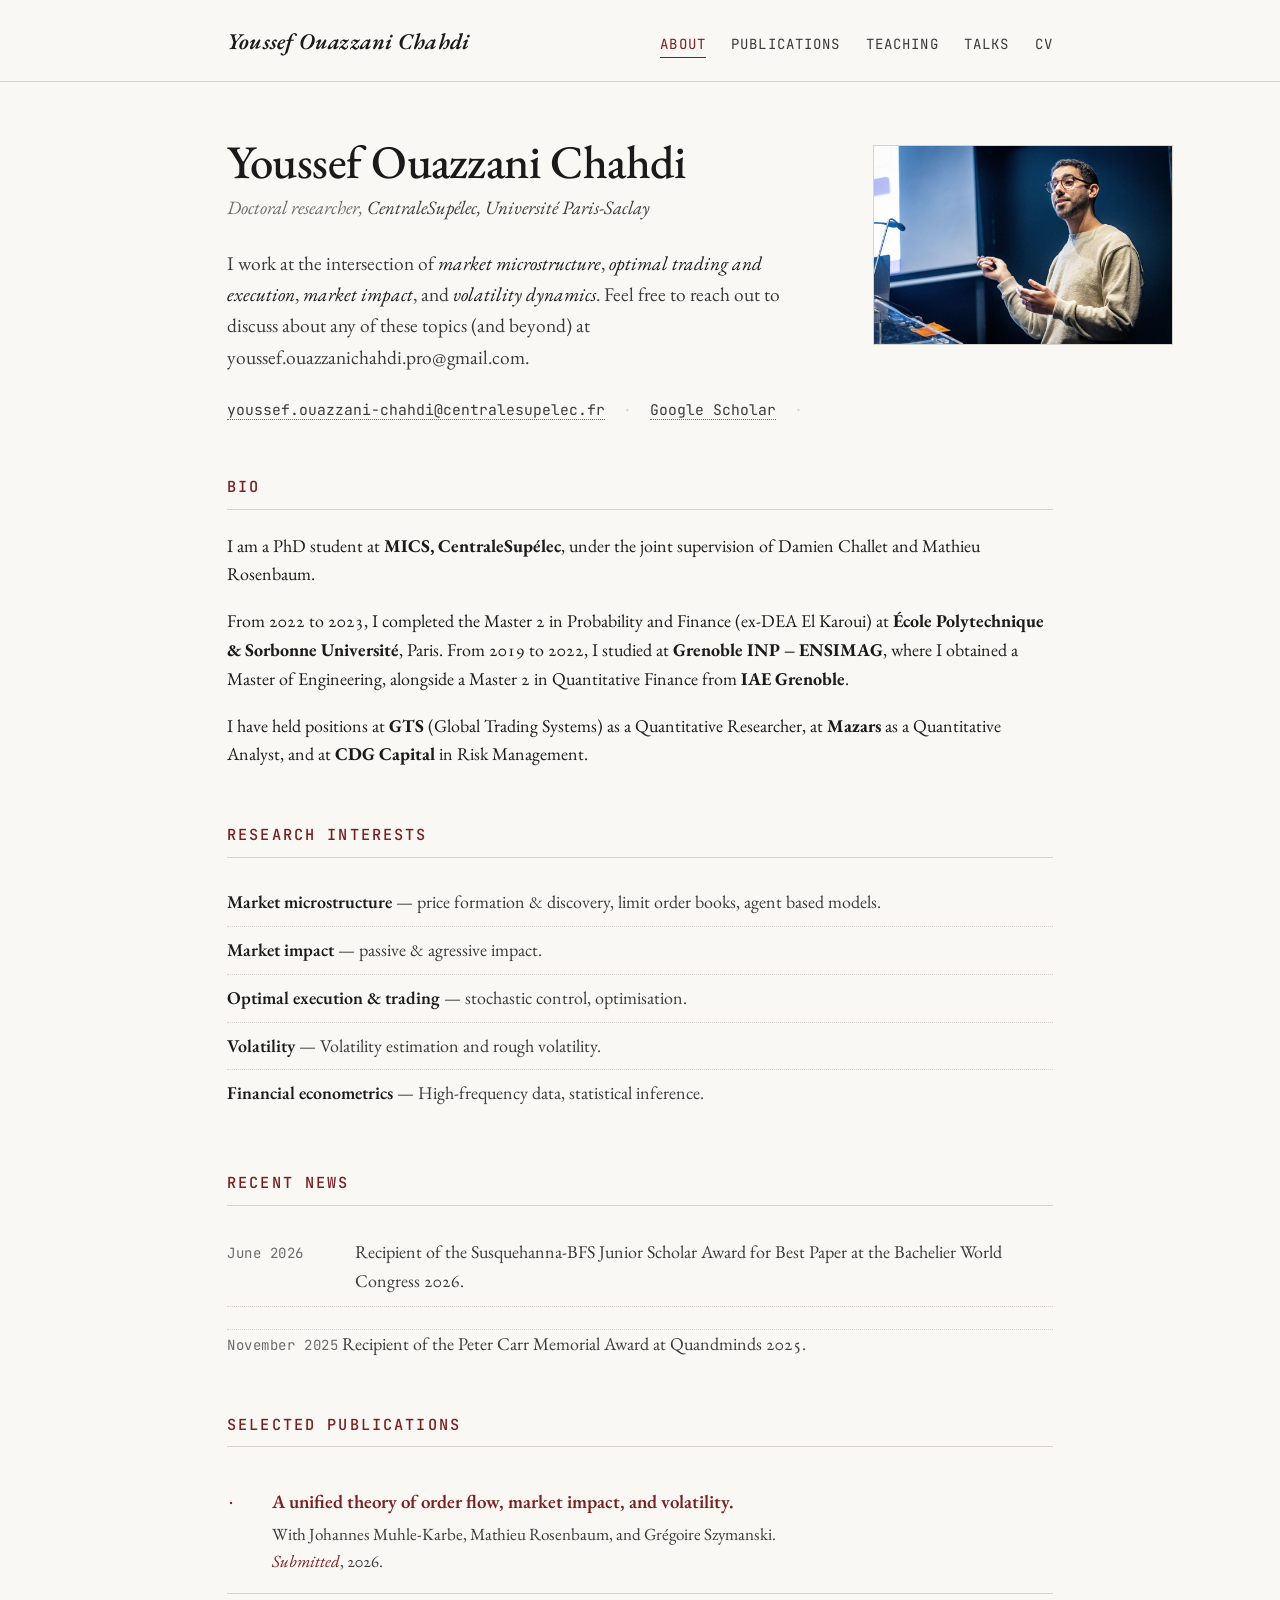
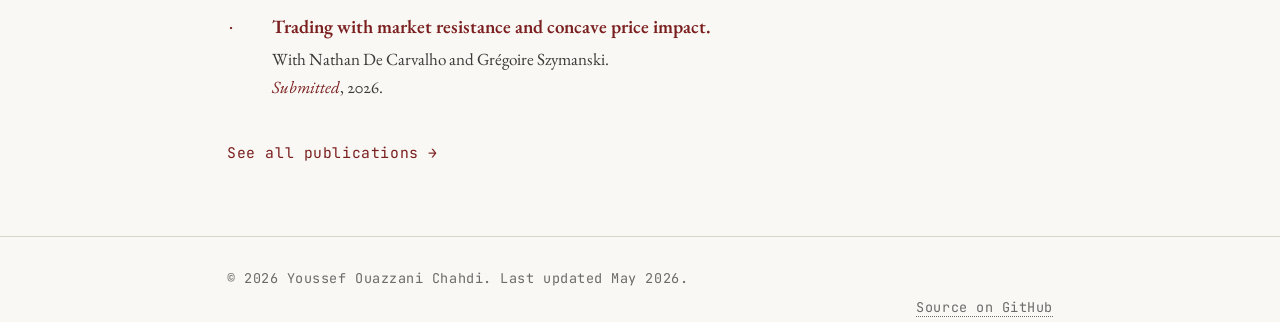
==== index.html @ 06f63e4b "Update index.html" ====
<!DOCTYPE html>
<html lang="en">
<head>
<meta charset="UTF-8">
<meta name="viewport" content="width=device-width, initial-scale=1.0">
<title>Youssef Ouazzani Chahdi</title>
<meta name="description" content="Researcher in market microstructure, market impact, optimal trading, and volatility dynamics.">
<link rel="preconnect" href="https://fonts.googleapis.com">
<link rel="preconnect" href="https://fonts.gstatic.com" crossorigin>
<link href="https://fonts.googleapis.com/css2?family=EB+Garamond:ital,wght@0,400;0,500;0,600;1,400&family=JetBrains+Mono:wght@400;500&display=swap" rel="stylesheet">
<link rel="stylesheet" href="assets/style.css">
</head>
<body>

<header class="site-header">
  <div class="container">
    <div class="header-inner">
      <a href="index.html" class="brand">Youssef Ouazzani Chahdi</a>
      <nav>
        <a href="index.html" class="active">About</a>
        <a href="publications.html">Publications</a>
        <a href="teaching.html">Teaching</a>
        <a href="talks.html">Talks</a>
        <a href="papers/cv.pdf">CV</a>
      </nav>
    </div>
  </div>
</header>

<main class="container">

  <section class="hero">
    <div class="hero-grid">
      <div class="hero-text">
        <h1>Youssef Ouazzani Chahdi</h1>
        <p class="affiliation">Doctoral researcher, <span class="inst">CentraleSupélec, Université Paris-Saclay</span></p>
        <p class="lede">
          I work at the intersection of <em>market microstructure</em>, <em>optimal trading and execution</em>, <em>market impact</em>, 
          and <em>volatility dynamics</em>. Feel free to reach out to discuss about any of these topics (and beyond) at youssef.ouazzanichahdi.pro@gmail.com.
        </p>
        <!--
        <p class="lede">
          Starting <span class="hl">[Month Year]</span>, I will be a postdoctoral researcher at
          <span class="hl">[Institution]</span>.
        </p>
        -->
        <div class="contact-row">
          <a href="mailto:youssef.ouazzani-chahdi@centralesupelec.fr">youssef.ouazzani-chahdi@centralesupelec.fr</a>
          <span class="sep">·</span>
          <a href="https://scholar.google.com/citations?hl=fr&user=l_xGwmsAAAAJ" target="_blank" rel="noopener">Google Scholar</a>
          <span class="sep">·</span>
          <!--
          <a href="https://github.com/" target="_blank" rel="noopener">GitHub</a>
          -->
        </div>
      </div>
      <div class="hero-photo">
        <div class="photo-frame">
          <img src="assets/photo.jpg" alt="Portrait" onerror="this.style.display='none';this.parentElement.classList.add('no-photo');">
          <span class="photo-placeholder">Photo</span>
        </div>
      </div>
    </div>
  </section>


<section class="block">
  <h2>Bio</h2>
  <p>
    I am a PhD student at <strong>MICS, CentraleSupélec</strong>, under the joint
    supervision of Damien Challet and Mathieu Rosenbaum.
  </p>
  <p>
    From 2022 to 2023, I completed the Master 2 in Probability and Finance (ex-DEA El Karoui) at <strong>École Polytechnique &amp; Sorbonne Université</strong>,
    Paris. From 2019 to 2022, I studied at <strong>Grenoble INP – ENSIMAG</strong>,
    where I obtained a Master of Engineering, alongside a Master 2 in Quantitative Finance
    from <strong>IAE Grenoble</strong>.
  </p>
  <p>
    I have held positions at <strong>GTS</strong> (Global Trading Systems) as a
    Quantitative Researcher, at <strong>Mazars</strong> as a Quantitative Analyst,
    and at <strong>CDG Capital</strong> in Risk Management.
  </p>
</section>

  
  <section class="block">
    <h2>Research interests</h2>
    <ul class="interests">
      <li><strong>Market microstructure</strong> — price formation & discovery, limit order books, agent based models.</li>
      <li><strong>Market impact</strong> — passive & agressive impact.</li>
      <li><strong>Optimal execution &amp; trading</strong> — stochastic control, optimisation.</li>
      <li><strong>Volatility</strong> — Volatility estimation and rough volatility.</li>
      <li><strong>Financial econometrics</strong> — High-frequency data, statistical inference.</li>
    </ul>
  </section>

  <section class="block">
    <h2>Recent news</h2>
    <ul class="news">
      <li>
        <span class="news-date">June 2026</span>
        <span class="news-text">Recipient of the Susquehanna-BFS Junior Scholar Award for Best Paper at the Bachelier World Congress 2026.</span>
      <li>
      </li>
        <span class="news-date">November 2025</span>
        <span class="news-text">Recipient of the Peter Carr Memorial Award at Quandminds 2025.</span>
      </li>
    </ul>
  </section>

  <section class="block selected-pubs">
    <h2>Selected publications</h2>
    <ol class="pub-list">
      <li>
  <span class="pub-title">
    <a href="https://arxiv.org/abs/2601.23172">A unified theory of order flow, market impact, and volatility.</a>
  </span>
  <span class="pub-authors">With Johannes Muhle-Karbe, Mathieu Rosenbaum, and Grégoire Szymanski.</span>
  <span class="pub-venue"><em>Submitted</em>, 2026.</span>
</li>
      <li>
  <span class="pub-title">
    <a href="https://arxiv.org/pdf/2601.03215">Trading with market resistance and concave price impact.</a>
  </span>
  <span class="pub-authors">With Nathan De Carvalho and Grégoire Szymanski.</span>
  <span class="pub-venue"><em>Submitted</em>, 2026.</span>
</li>
    </ol>
    <p class="see-all"><a href="publications.html">See all publications →</a></p>
  </section>

</main>

<footer class="site-footer">
  <div class="container">
    <p>© 2026 Youssef Ouazzani Chahdi. Last updated May 2026.</p>
    <p class="src"><a href="https://github.com/yourusername/yourusername.github.io">Source on GitHub</a></p>
  </div>
</footer>

</body>
</html>
---- assets/style.css ----
/* ============================================================
   Academic site — clean, scholarly, restrained
   Palette: ivory paper, deep ink, oxblood accent
   ============================================================ */

:root {
  --ink: #1a1a1a;
  --ink-soft: #3a3a3a;
  --muted: #6b6b6b;
  --rule: #d8d4cc;
  --paper: #faf8f4;
  --paper-warm: #f3efe6;
  --accent: #7a1f1f;      /* oxblood */
  --accent-soft: #a04444;
  --serif: "EB Garamond", "Garamond", "Times New Roman", serif;
  --mono: "JetBrains Mono", ui-monospace, "SF Mono", Menlo, monospace;
  --max-w: 880px;
}

* { box-sizing: border-box; }

html { font-size: 18px; }

body {
  margin: 0;
  background: var(--paper);
  color: var(--ink);
  font-family: var(--serif);
  font-feature-settings: "kern" 1, "liga" 1, "onum" 1;
  line-height: 1.6;
  -webkit-font-smoothing: antialiased;
}

a {
  color: var(--accent);
  text-decoration: none;
  border-bottom: 1px solid transparent;
  transition: border-color 120ms ease, color 120ms ease;
}
a:hover { border-bottom-color: var(--accent); }

.container {
  max-width: var(--max-w);
  margin: 0 auto;
  padding: 0 1.5rem;
}

/* ---------- header ---------- */
.site-header {
  border-bottom: 1px solid var(--rule);
  background: var(--paper);
  padding: 1.25rem 0;
  margin-bottom: 3rem;
}
.header-inner {
  display: flex;
  justify-content: space-between;
  align-items: baseline;
  flex-wrap: wrap;
  gap: 1rem;
}
.brand {
  font-family: var(--serif);
  font-size: 1.25rem;
  font-weight: 600;
  font-style: italic;
  color: var(--ink);
  border-bottom: none;
  letter-spacing: 0.01em;
}
.brand:hover { color: var(--accent); }
nav {
  display: flex;
  gap: 1.4rem;
  font-family: var(--mono);
  font-size: 0.78rem;
  text-transform: uppercase;
  letter-spacing: 0.08em;
}
nav a {
  color: var(--ink-soft);
  border-bottom: none;
  padding-bottom: 2px;
}
nav a:hover, nav a.active {
  color: var(--accent);
  border-bottom: 1px solid var(--accent);
}

/* ---------- hero ---------- */
.hero { margin-bottom: 3rem; }
.hero-grid {
  display: grid;
  grid-template-columns: 1fr 180px;
  gap: 2.5rem;
  align-items: start;
}
.hero h1 {
  font-size: 2.6rem;
  font-weight: 500;
  margin: 0 0 0.3rem;
  letter-spacing: -0.01em;
  line-height: 1.1;
}
.affiliation {
  font-style: italic;
  color: var(--muted);
  margin: 0 0 1.4rem;
  font-size: 1.05rem;
}
.affiliation .inst { color: var(--ink-soft); }
.lede {
  font-size: 1.08rem;
  color: var(--ink-soft);
  margin: 0 0 1rem;
}
.lede em {
  color: var(--ink);
  font-style: italic;
}
.hl {
  background: linear-gradient(transparent 65%, rgba(122, 31, 31, 0.12) 65%);
  padding: 0 2px;
}
.contact-row {
  margin-top: 1.4rem;
  font-family: var(--mono);
  font-size: 0.82rem;
  color: var(--muted);
}
.contact-row a { color: var(--ink-soft); border-bottom: 1px dotted var(--muted); }
.contact-row a:hover { color: var(--accent); border-bottom-color: var(--accent); }
.sep { margin: 0 0.5rem; color: var(--rule); }

/* photo */
.hero-photo { padding-top: 0.5rem; }
.photo-frame {
  width: 300px;
  height: 200px;
  background: var(--paper-warm);
  border: 1px solid var(--rule);
  position: relative;
  overflow: hidden;
}
.photo-frame img {
  width: 100%;
  height: 100%;
  object-fit: cover;
  display: block;
  filter: grayscale(15%);
}
.photo-placeholder {
  position: absolute;
  inset: 0;
  display: none;
  align-items: center;
  justify-content: center;
  font-family: var(--mono);
  font-size: 0.75rem;
  color: var(--muted);
  letter-spacing: 0.1em;
  text-transform: uppercase;
}
.photo-frame.no-photo .photo-placeholder { display: flex; }

/* ---------- content blocks ---------- */
.block { margin-bottom: 3rem; }
.block h2 {
  font-size: 0.85rem;
  font-family: var(--mono);
  font-weight: 500;
  text-transform: uppercase;
  letter-spacing: 0.14em;
  color: var(--accent);
  margin: 0 0 1.2rem;
  padding-bottom: 0.5rem;
  border-bottom: 1px solid var(--rule);
}

.interests {
  list-style: none;
  padding: 0;
  margin: 0;
}
.interests li {
  padding: 0.5rem 0;
  border-bottom: 1px dotted var(--rule);
  color: var(--ink-soft);
}
.interests li:last-child { border-bottom: none; }
.interests strong { color: var(--ink); font-weight: 600; }

/* news */
.news { list-style: none; padding: 0; margin: 0; }
.news li {
  display: grid;
  grid-template-columns: 110px 1fr;
  gap: 1rem;
  padding: 0.6rem 0;
  border-bottom: 1px dotted var(--rule);
  align-items: baseline;
}
.news li:last-child { border-bottom: none; }
.news-date {
  font-family: var(--mono);
  font-size: 0.78rem;
  color: var(--muted);
  letter-spacing: 0.04em;
}
.news-text { color: var(--ink-soft); }

/* publications list */
.pub-list {
  list-style: none;
  padding: 0;
  margin: 0;
}
.pub-list li {
  position: relative;
  padding: 1rem 0 1rem 2.5rem;
  border-bottom: 1px solid var(--rule);
}
.pub-list li:last-child { border-bottom: none; }
.pub-list li::before {
  content: attr(value) "." ;
  position: absolute;
  left: 0;
  top: 1.1rem;
  font-family: var(--mono);
  font-size: 0.75rem;
  color: var(--accent);
  letter-spacing: 0.05em;
}
.pub-title {
  display: block;
  font-weight: 600;
  color: var(--ink);
  font-size: 1.05rem;
  margin-bottom: 0.2rem;
}
.pub-authors, .pub-venue, .pub-links {
  display: block;
  font-size: 0.95rem;
  color: var(--ink-soft);
}
.pub-venue { font-style: normal; }
.pub-venue em { color: var(--accent); font-style: italic; }
.pub-links {
  margin-top: 0.3rem;
  font-family: var(--mono);
  font-size: 0.78rem;
  letter-spacing: 0.05em;
}
.pub-links a { color: var(--ink-soft); border-bottom: 1px dotted var(--muted); }
.pub-links a:hover { color: var(--accent); border-bottom-color: var(--accent); }

.see-all {
  margin-top: 1.2rem;
  font-family: var(--mono);
  font-size: 0.82rem;
  letter-spacing: 0.04em;
}

/* talks / teaching specific */
.entry {
  padding: 1rem 0;
  border-bottom: 1px dotted var(--rule);
}
.entry:last-child { border-bottom: none; }
.entry-title {
  font-weight: 600;
  color: var(--ink);
  margin: 0 0 0.2rem;
  font-size: 1.05rem;
}
.entry-meta {
  font-family: var(--mono);
  font-size: 0.78rem;
  color: var(--muted);
  letter-spacing: 0.04em;
  margin-bottom: 0.3rem;
}
.entry-desc { color: var(--ink-soft); margin: 0.3rem 0 0; font-size: 0.98rem; }

/* category grouping headers */
.cat-head {
  font-family: var(--serif);
  font-style: italic;
  font-size: 1.3rem;
  font-weight: 500;
  color: var(--ink);
  margin: 2rem 0 0.8rem;
  padding-bottom: 0.4rem;
  border-bottom: 1px solid var(--rule);
}
.cat-head:first-child { margin-top: 0; }

/* prose pages */
.prose p { color: var(--ink-soft); }
.prose h3 {
  font-family: var(--serif);
  font-weight: 600;
  color: var(--ink);
  margin-top: 2rem;
  font-size: 1.2rem;
}

/* page header */
.page-title {
  font-size: 2.2rem;
  font-weight: 500;
  margin: 0 0 0.3rem;
  letter-spacing: -0.01em;
}
.page-sub {
  font-style: italic;
  color: var(--muted);
  margin: 0 0 2.5rem;
}

/* footer */
.site-footer {
  border-top: 1px solid var(--rule);
  margin-top: 4rem;
  padding: 1.5rem 0;
  font-family: var(--mono);
  font-size: 0.75rem;
  color: var(--muted);
  letter-spacing: 0.04em;
}
.site-footer p { margin: 0.2rem 0; }
.site-footer a { color: var(--muted); border-bottom: 1px dotted var(--muted); }
.site-footer .src { float: right; }

/* responsive */
@media (max-width: 720px) {
  html { font-size: 17px; }
  .hero-grid { grid-template-columns: 1fr; }
  .hero-photo { order: -1; }
  .photo-frame { width: 140px; height: 170px; }
  nav { gap: 1rem; font-size: 0.72rem; }
  .header-inner { flex-direction: column; align-items: flex-start; }
  .site-footer .src { float: none; display: block; }
  .news li { grid-template-columns: 90px 1fr; }
}
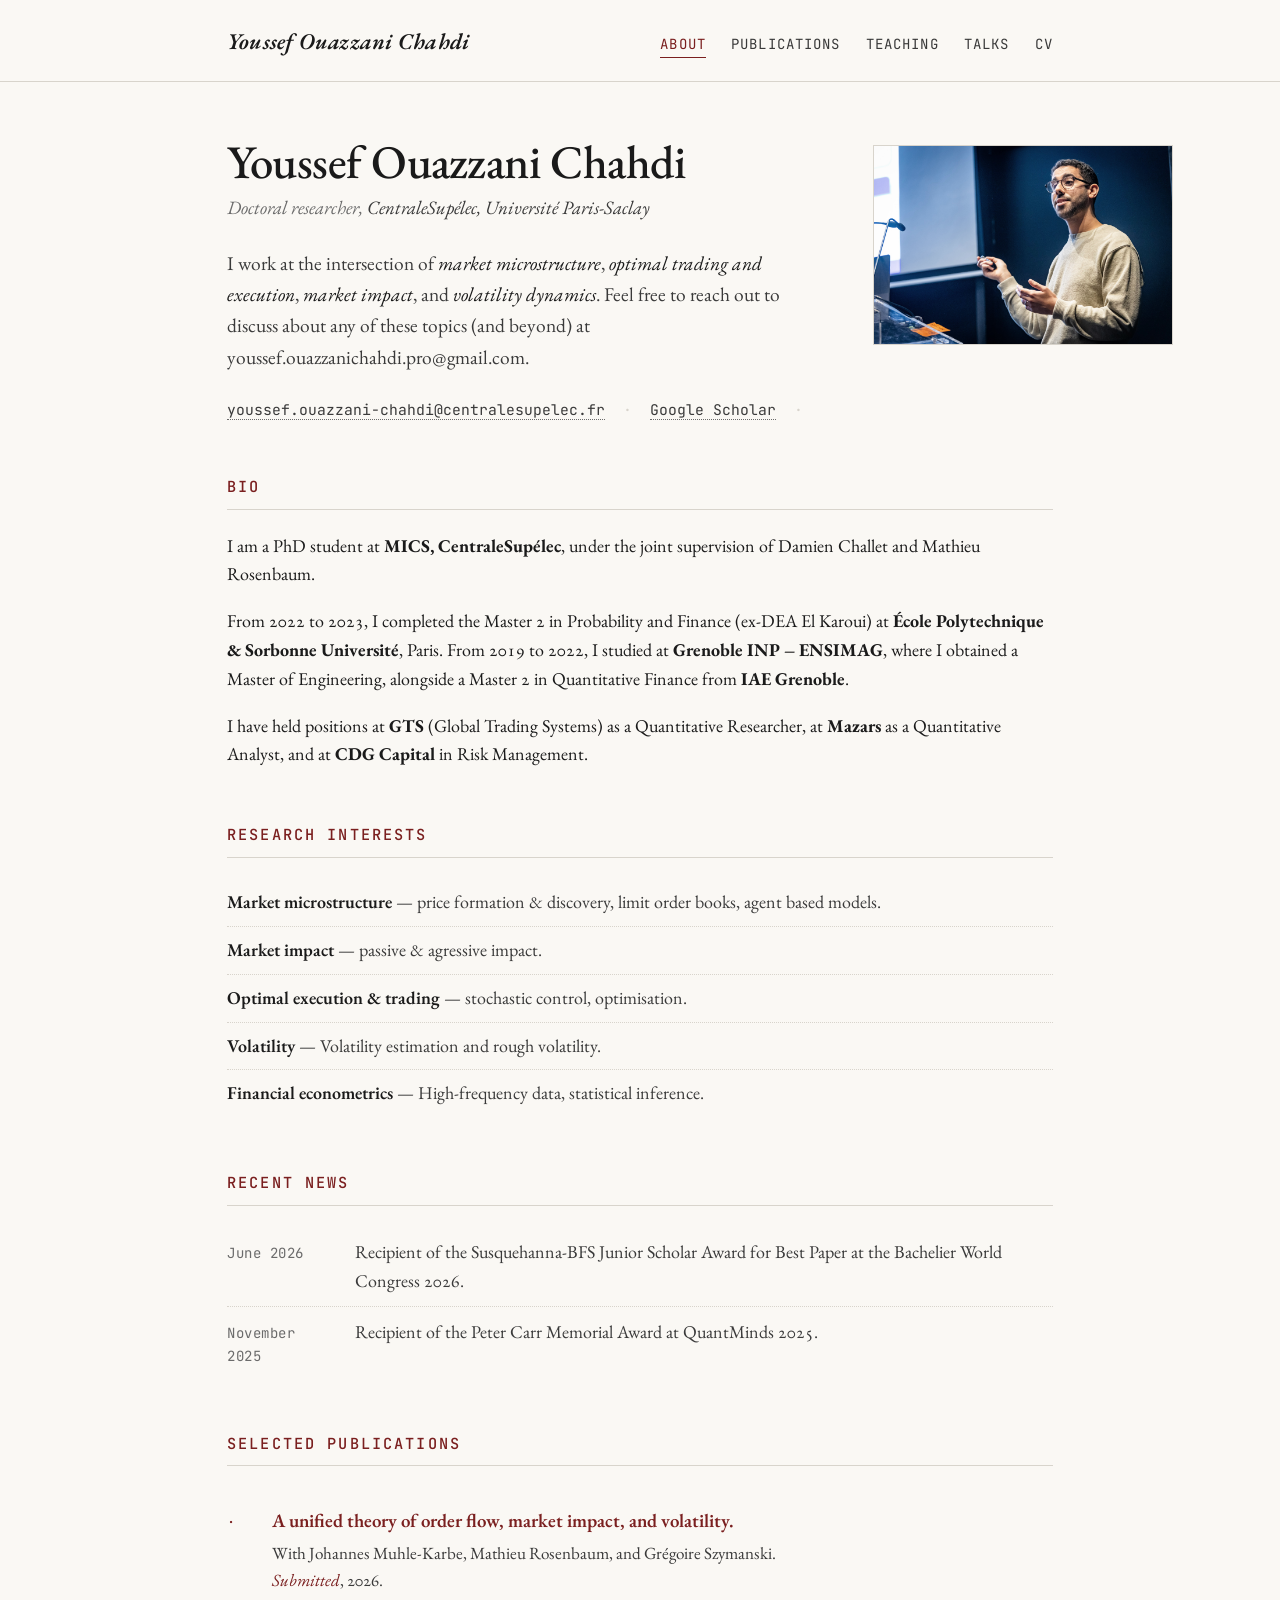
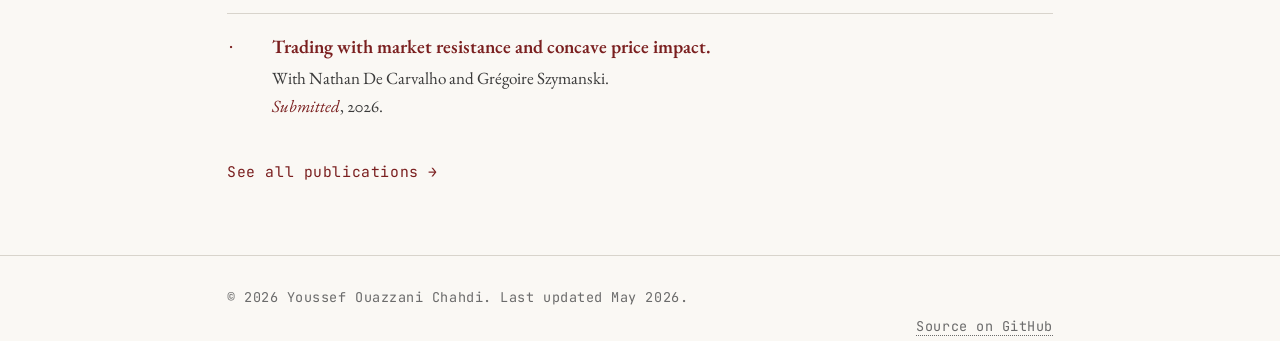
==== commit 49bdaf14: "Restore recent news section in index.html" ====
--- a/index.html
+++ b/index.html
@@ -95,19 +95,19 @@
     </ul>
   </section>
 
-  <section class="block">
-    <h2>Recent news</h2>
-    <ul class="news">
-      <li>
-        <span class="news-date">June 2026</span>
-        <span class="news-text">Recipient of the Susquehanna-BFS Junior Scholar Award for Best Paper at the Bachelier World Congress 2026.</span>
-      <li>
-      </li>
-        <span class="news-date">November 2025</span>
-        <span class="news-text">Recipient of the Peter Carr Memorial Award at Quandminds 2025.</span>
-      </li>
-    </ul>
-  </section>
+<section class="block">
+  <h2>Recent news</h2>
+  <ul class="news">
+    <li>
+      <span class="news-date">June 2026</span>
+      <span class="news-text">Recipient of the Susquehanna-BFS Junior Scholar Award for Best Paper at the Bachelier World Congress 2026.</span>
+    </li>
+    <li>
+      <span class="news-date">November 2025</span>
+      <span class="news-text">Recipient of the Peter Carr Memorial Award at QuantMinds 2025.</span>
+    </li>
+  </ul>
+</section>
 
   <section class="block selected-pubs">
     <h2>Selected publications</h2>
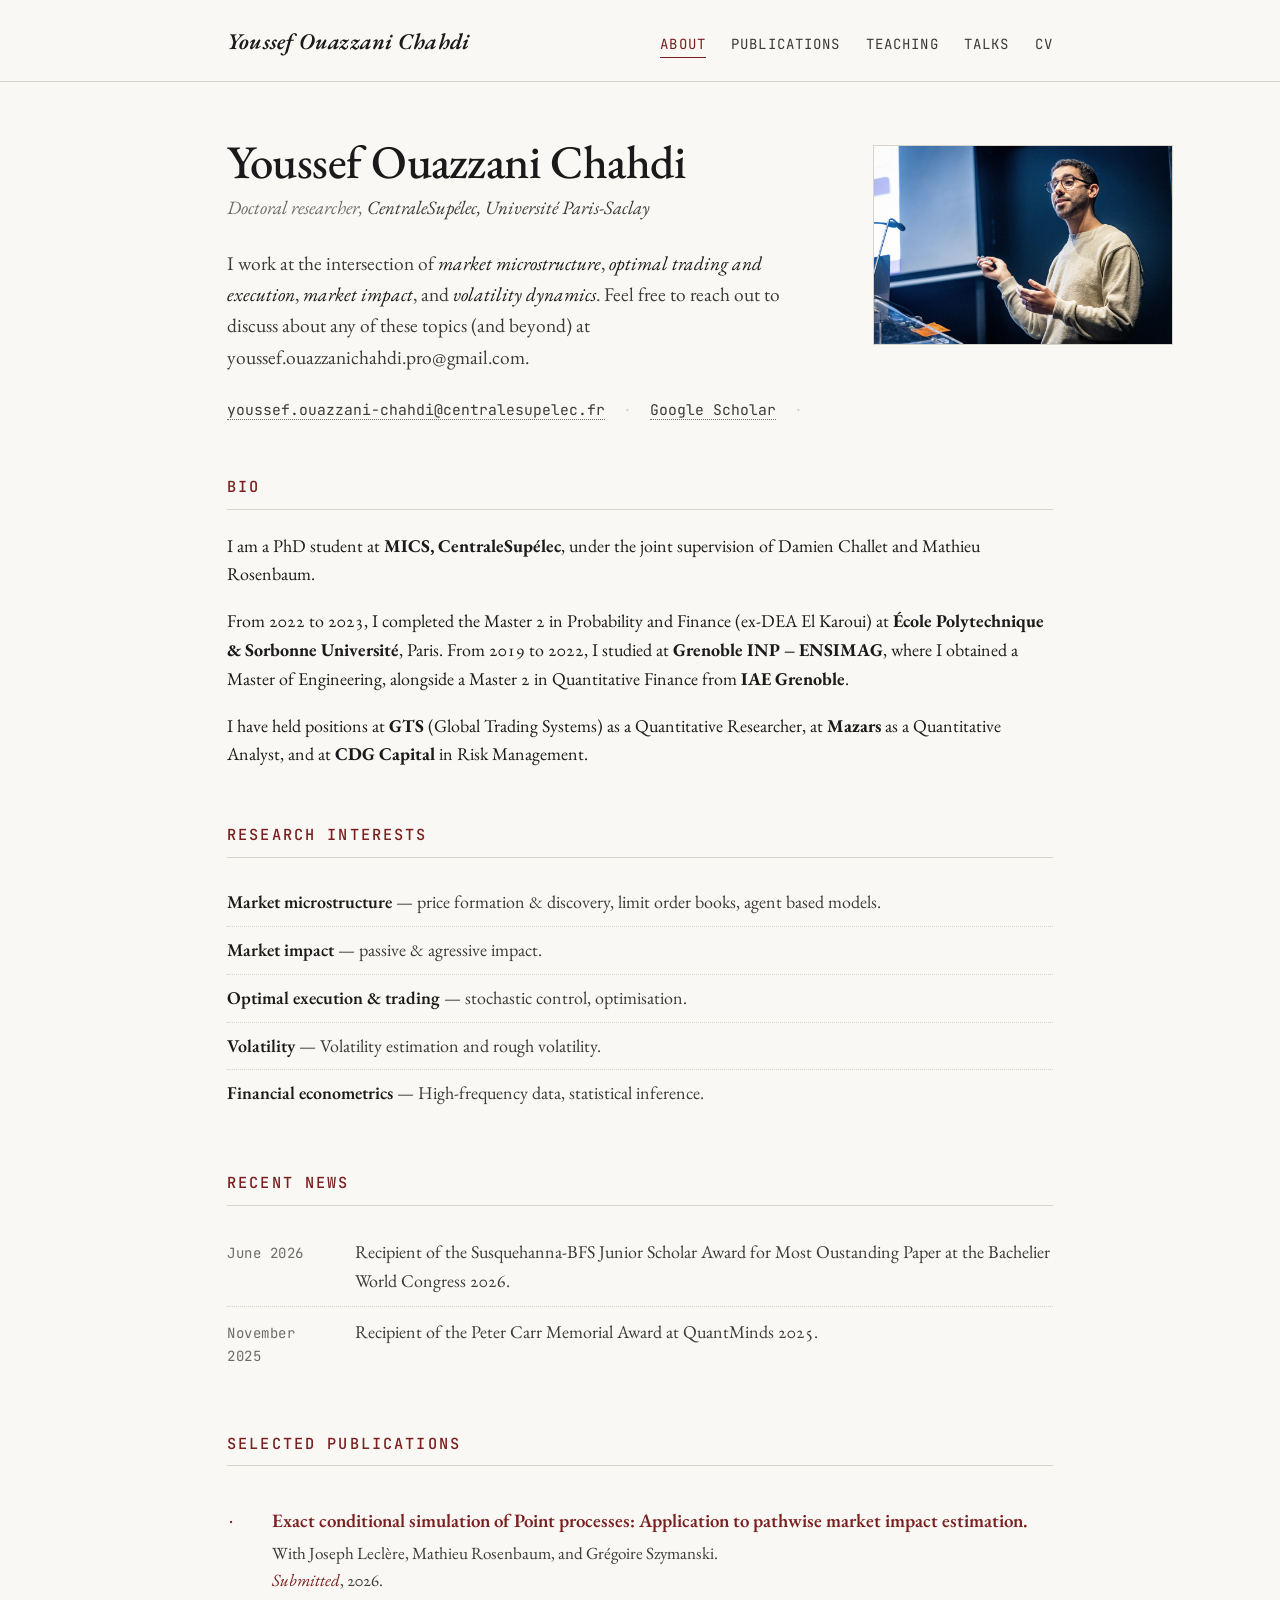
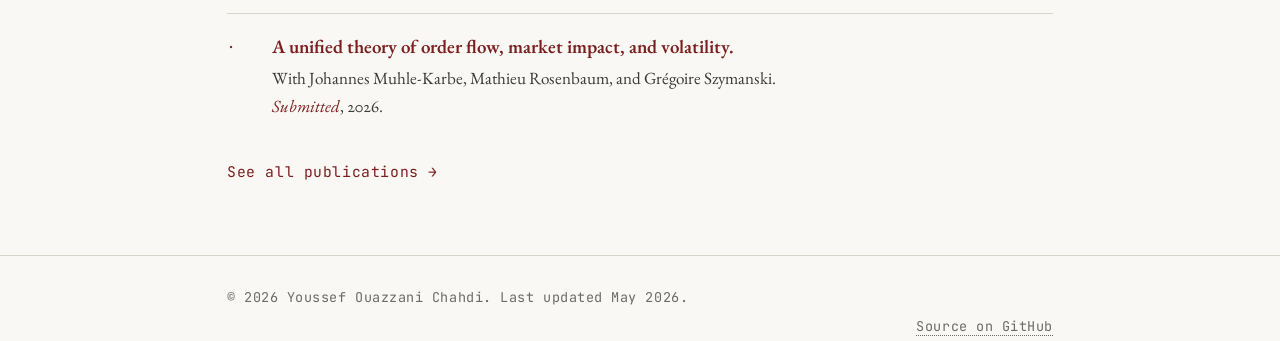
==== commit 70d02ba8: "Update index.html" ====
--- a/index.html
+++ b/index.html
@@ -100,7 +100,7 @@
   <ul class="news">
     <li>
       <span class="news-date">June 2026</span>
-      <span class="news-text">Recipient of the Susquehanna-BFS Junior Scholar Award for Best Paper at the Bachelier World Congress 2026.</span>
+      <span class="news-text">Recipient of the Susquehanna-BFS Junior Scholar Award for Most Oustanding Paper at the Bachelier World Congress 2026.</span>
     </li>
     <li>
       <span class="news-date">November 2025</span>
@@ -114,16 +114,16 @@
     <ol class="pub-list">
       <li>
   <span class="pub-title">
-    <a href="https://arxiv.org/abs/2601.23172">A unified theory of order flow, market impact, and volatility.</a>
+    <a href="https://arxiv.org/pdf/2607.03239">Exact conditional simulation of Point processes: Application to pathwise market impact estimation.</a>
   </span>
-  <span class="pub-authors">With Johannes Muhle-Karbe, Mathieu Rosenbaum, and Grégoire Szymanski.</span>
+  <span class="pub-authors">With Joseph Leclère, Mathieu Rosenbaum, and Grégoire Szymanski.</span>
   <span class="pub-venue"><em>Submitted</em>, 2026.</span>
 </li>
       <li>
   <span class="pub-title">
-    <a href="https://arxiv.org/pdf/2601.03215">Trading with market resistance and concave price impact.</a>
+    <a href="https://arxiv.org/abs/2601.23172">A unified theory of order flow, market impact, and volatility.</a>
   </span>
-  <span class="pub-authors">With Nathan De Carvalho and Grégoire Szymanski.</span>
+  <span class="pub-authors">With Johannes Muhle-Karbe, Mathieu Rosenbaum, and Grégoire Szymanski.</span>
   <span class="pub-venue"><em>Submitted</em>, 2026.</span>
 </li>
     </ol>
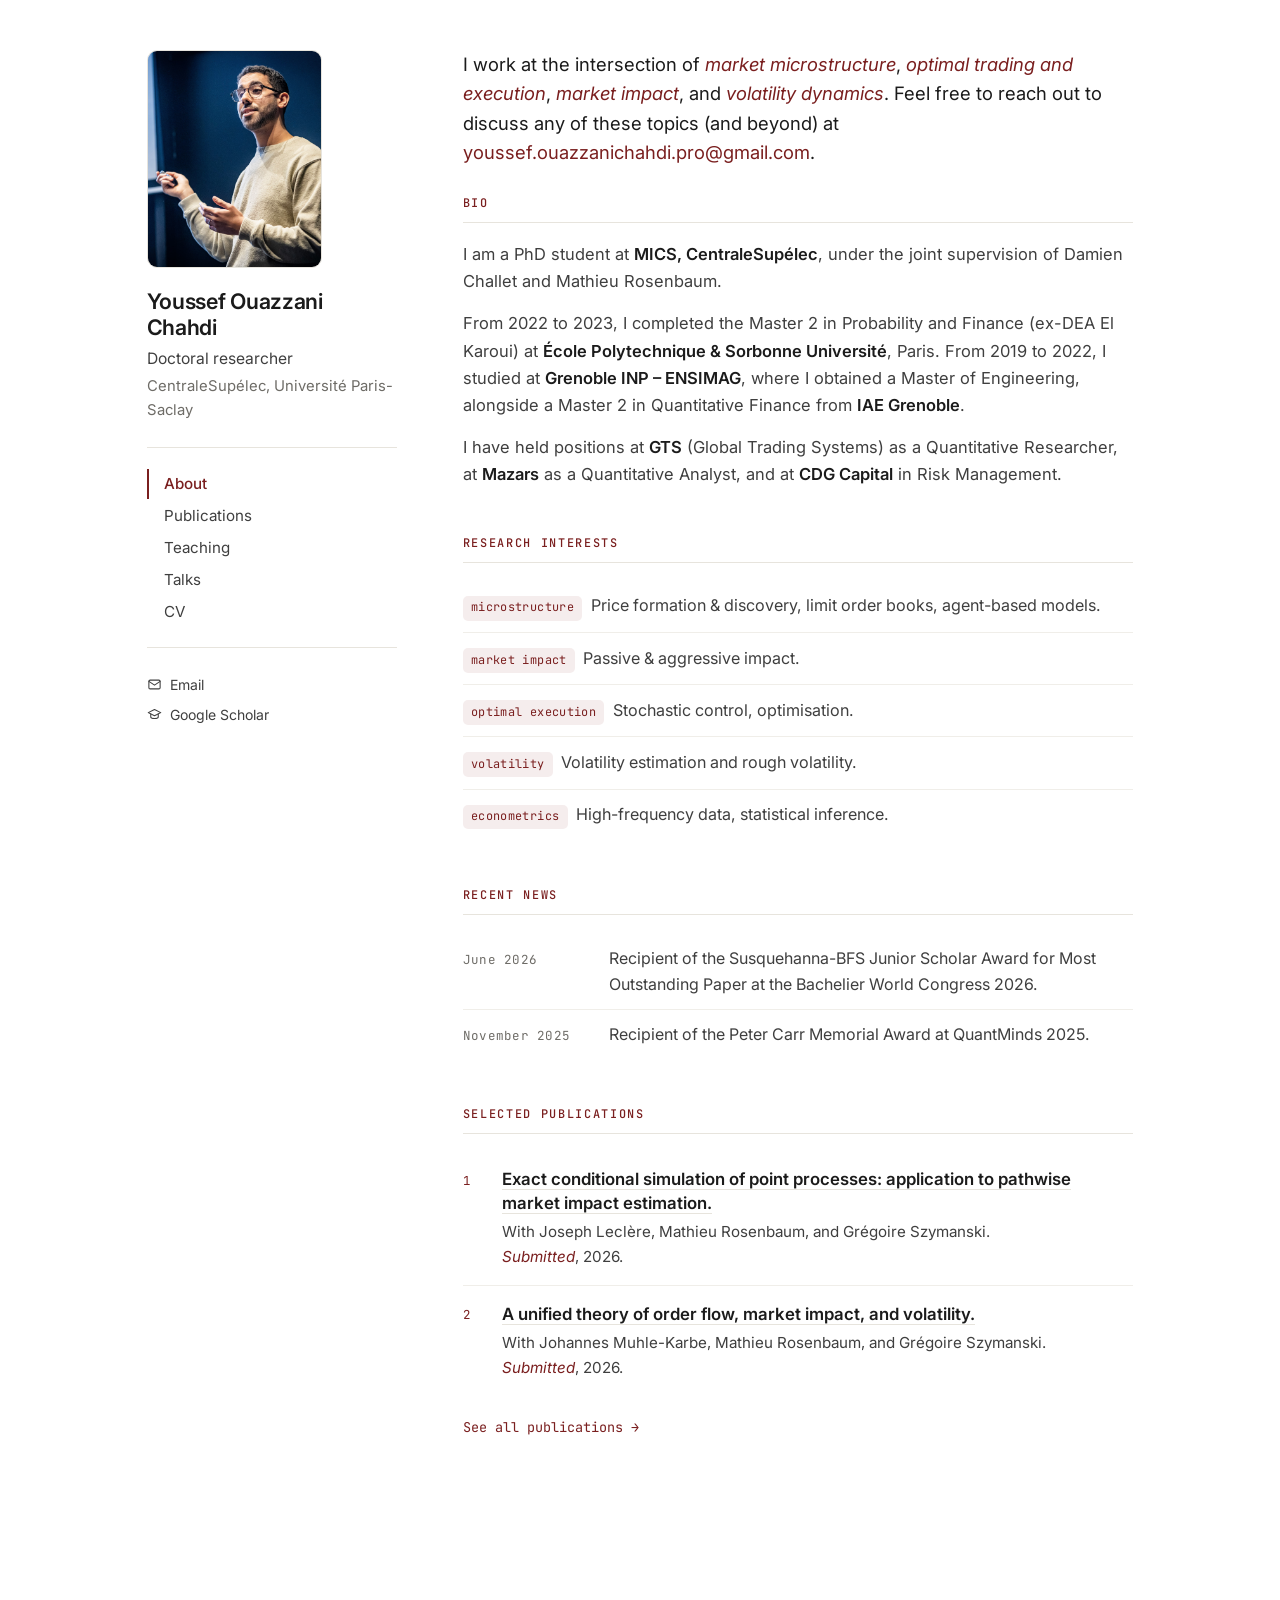
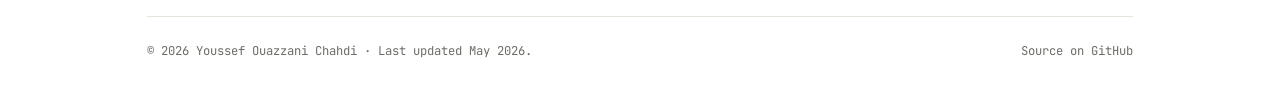
==== commit 09ea2439: "Add files via upload" ====
--- a/index.html
+++ b/index.html
@@ -4,140 +4,122 @@
 <meta charset="UTF-8">
 <meta name="viewport" content="width=device-width, initial-scale=1.0">
 <title>Youssef Ouazzani Chahdi</title>
-<meta name="description" content="Researcher in market microstructure, market impact, optimal trading, and volatility dynamics.">
+<meta name="description" content="Doctoral researcher in market microstructure, market impact, optimal trading, and volatility dynamics at CentraleSupélec, Université Paris-Saclay.">
 <link rel="preconnect" href="https://fonts.googleapis.com">
 <link rel="preconnect" href="https://fonts.gstatic.com" crossorigin>
-<link href="https://fonts.googleapis.com/css2?family=EB+Garamond:ital,wght@0,400;0,500;0,600;1,400&family=JetBrains+Mono:wght@400;500&display=swap" rel="stylesheet">
+<link href="https://fonts.googleapis.com/css2?family=Inter:wght@400;500;600&family=JetBrains+Mono:wght@400;500&display=swap" rel="stylesheet">
 <link rel="stylesheet" href="assets/style.css">
 </head>
 <body>
 
-<header class="site-header">
-  <div class="container">
-    <div class="header-inner">
-      <a href="index.html" class="brand">Youssef Ouazzani Chahdi</a>
-      <nav>
-        <a href="index.html" class="active">About</a>
-        <a href="publications.html">Publications</a>
-        <a href="teaching.html">Teaching</a>
-        <a href="talks.html">Talks</a>
-        <a href="papers/cv.pdf">CV</a>
-      </nav>
+<div class="page">
+
+  <aside class="sidebar">
+    <div class="photo">
+      <img src="assets/photo.jpg" alt="Youssef Ouazzani Chahdi" onerror="this.style.display='none';this.parentElement.classList.add('no-photo');">
+      <span class="ph-fallback">Photo</span>
     </div>
-  </div>
-</header>
+    <div class="id">
+      <p class="name">Youssef Ouazzani Chahdi</p>
+      <p class="role">Doctoral researcher</p>
+      <p class="inst">CentraleSupélec, Université Paris-Saclay</p>
+    </div>
+    <nav class="site-nav">
+      <a href="index.html" class="active">About</a>
+      <a href="publications.html">Publications</a>
+      <a href="teaching.html">Teaching</a>
+      <a href="talks.html">Talks</a>
+      <a href="papers/cv.pdf">CV</a>
+    </nav>
+    <div class="contact">
+      <a href="mailto:youssef.ouazzani-chahdi@centralesupelec.fr">
+        <svg viewBox="0 0 24 24" fill="none" stroke-width="1.7" stroke-linecap="round" stroke-linejoin="round" aria-hidden="true"><rect x="3" y="5" width="18" height="14" rx="2"/><path d="m3 7 9 6 9-6"/></svg>
+        Email
+      </a>
+      <a href="https://scholar.google.com/citations?hl=fr&user=l_xGwmsAAAAJ" target="_blank" rel="noopener">
+        <svg viewBox="0 0 24 24" fill="none" stroke-width="1.7" stroke-linecap="round" stroke-linejoin="round" aria-hidden="true"><path d="M12 4 2 9l10 5 10-5-10-5Z"/><path d="M6 11v5c0 1 2.7 2.5 6 2.5s6-1.5 6-2.5v-5"/></svg>
+        Google Scholar
+      </a>
+    </div>
+  </aside>
 
-<main class="container">
+  <main class="main">
 
-  <section class="hero">
-    <div class="hero-grid">
-      <div class="hero-text">
-        <h1>Youssef Ouazzani Chahdi</h1>
-        <p class="affiliation">Doctoral researcher, <span class="inst">CentraleSupélec, Université Paris-Saclay</span></p>
-        <p class="lede">
-          I work at the intersection of <em>market microstructure</em>, <em>optimal trading and execution</em>, <em>market impact</em>, 
-          and <em>volatility dynamics</em>. Feel free to reach out to discuss about any of these topics (and beyond) at youssef.ouazzanichahdi.pro@gmail.com.
-        </p>
-        <!--
-        <p class="lede">
-          Starting <span class="hl">[Month Year]</span>, I will be a postdoctoral researcher at
-          <span class="hl">[Institution]</span>.
-        </p>
-        -->
-        <div class="contact-row">
-          <a href="mailto:youssef.ouazzani-chahdi@centralesupelec.fr">youssef.ouazzani-chahdi@centralesupelec.fr</a>
-          <span class="sep">·</span>
-          <a href="https://scholar.google.com/citations?hl=fr&user=l_xGwmsAAAAJ" target="_blank" rel="noopener">Google Scholar</a>
-          <span class="sep">·</span>
-          <!--
-          <a href="https://github.com/" target="_blank" rel="noopener">GitHub</a>
-          -->
-        </div>
-      </div>
-      <div class="hero-photo">
-        <div class="photo-frame">
-          <img src="assets/photo.jpg" alt="Portrait" onerror="this.style.display='none';this.parentElement.classList.add('no-photo');">
-          <span class="photo-placeholder">Photo</span>
-        </div>
-      </div>
-    </div>
-  </section>
+    <p class="lede">
+      I work at the intersection of <em>market microstructure</em>, <em>optimal trading and execution</em>,
+      <em>market impact</em>, and <em>volatility dynamics</em>. Feel free to reach out to discuss any of
+      these topics (and beyond) at
+      <a href="mailto:youssef.ouazzanichahdi.pro@gmail.com">youssef.ouazzanichahdi.pro@gmail.com</a>.
+    </p>
 
+    <section class="section about">
+      <h2>Bio</h2>
+      <p>
+        I am a PhD student at <strong>MICS, CentraleSupélec</strong>, under the joint
+        supervision of Damien Challet and Mathieu Rosenbaum.
+      </p>
+      <p>
+        From 2022 to 2023, I completed the Master 2 in Probability and Finance (ex-DEA El Karoui) at
+        <strong>École Polytechnique &amp; Sorbonne Université</strong>, Paris. From 2019 to 2022, I studied at
+        <strong>Grenoble INP – ENSIMAG</strong>, where I obtained a Master of Engineering, alongside a
+        Master 2 in Quantitative Finance from <strong>IAE Grenoble</strong>.
+      </p>
+      <p>
+        I have held positions at <strong>GTS</strong> (Global Trading Systems) as a Quantitative Researcher,
+        at <strong>Mazars</strong> as a Quantitative Analyst, and at <strong>CDG Capital</strong> in Risk Management.
+      </p>
+    </section>
 
-<section class="block">
-  <h2>Bio</h2>
-  <p>
-    I am a PhD student at <strong>MICS, CentraleSupélec</strong>, under the joint
-    supervision of Damien Challet and Mathieu Rosenbaum.
-  </p>
-  <p>
-    From 2022 to 2023, I completed the Master 2 in Probability and Finance (ex-DEA El Karoui) at <strong>École Polytechnique &amp; Sorbonne Université</strong>,
-    Paris. From 2019 to 2022, I studied at <strong>Grenoble INP – ENSIMAG</strong>,
-    where I obtained a Master of Engineering, alongside a Master 2 in Quantitative Finance
-    from <strong>IAE Grenoble</strong>.
-  </p>
-  <p>
-    I have held positions at <strong>GTS</strong> (Global Trading Systems) as a
-    Quantitative Researcher, at <strong>Mazars</strong> as a Quantitative Analyst,
-    and at <strong>CDG Capital</strong> in Risk Management.
-  </p>
-</section>
+    <section class="section">
+      <h2>Research interests</h2>
+      <ul class="interests">
+        <li><span class="topic">microstructure</span>Price formation &amp; discovery, limit order books, agent-based models.</li>
+        <li><span class="topic">market impact</span>Passive &amp; aggressive impact.</li>
+        <li><span class="topic">optimal execution</span>Stochastic control, optimisation.</li>
+        <li><span class="topic">volatility</span>Volatility estimation and rough volatility.</li>
+        <li><span class="topic">econometrics</span>High-frequency data, statistical inference.</li>
+      </ul>
+    </section>
 
-  
-  <section class="block">
-    <h2>Research interests</h2>
-    <ul class="interests">
-      <li><strong>Market microstructure</strong> — price formation & discovery, limit order books, agent based models.</li>
-      <li><strong>Market impact</strong> — passive & agressive impact.</li>
-      <li><strong>Optimal execution &amp; trading</strong> — stochastic control, optimisation.</li>
-      <li><strong>Volatility</strong> — Volatility estimation and rough volatility.</li>
-      <li><strong>Financial econometrics</strong> — High-frequency data, statistical inference.</li>
-    </ul>
-  </section>
+    <section class="section">
+      <h2>Recent news</h2>
+      <ul class="news">
+        <li>
+          <span class="news-date">June 2026</span>
+          <span class="news-text">Recipient of the Susquehanna-BFS Junior Scholar Award for Most Outstanding Paper at the Bachelier World Congress 2026.</span>
+        </li>
+        <li>
+          <span class="news-date">November 2025</span>
+          <span class="news-text">Recipient of the Peter Carr Memorial Award at QuantMinds 2025.</span>
+        </li>
+      </ul>
+    </section>
 
-<section class="block">
-  <h2>Recent news</h2>
-  <ul class="news">
-    <li>
-      <span class="news-date">June 2026</span>
-      <span class="news-text">Recipient of the Susquehanna-BFS Junior Scholar Award for Most Oustanding Paper at the Bachelier World Congress 2026.</span>
-    </li>
-    <li>
-      <span class="news-date">November 2025</span>
-      <span class="news-text">Recipient of the Peter Carr Memorial Award at QuantMinds 2025.</span>
-    </li>
-  </ul>
-</section>
+    <section class="section">
+      <h2>Selected publications</h2>
+      <ol class="pub-list">
+        <li value="1">
+          <span class="pub-title"><a href="https://arxiv.org/pdf/2607.03239">Exact conditional simulation of point processes: application to pathwise market impact estimation.</a></span>
+          <span class="pub-authors">With Joseph Leclère, Mathieu Rosenbaum, and Grégoire Szymanski.</span>
+          <span class="pub-venue"><em>Submitted</em>, 2026.</span>
+        </li>
+        <li value="2">
+          <span class="pub-title"><a href="https://arxiv.org/abs/2601.23172">A unified theory of order flow, market impact, and volatility.</a></span>
+          <span class="pub-authors">With Johannes Muhle-Karbe, Mathieu Rosenbaum, and Grégoire Szymanski.</span>
+          <span class="pub-venue"><em>Submitted</em>, 2026.</span>
+        </li>
+      </ol>
+      <p class="see-all"><a href="publications.html">See all publications →</a></p>
+    </section>
 
-  <section class="block selected-pubs">
-    <h2>Selected publications</h2>
-    <ol class="pub-list">
-      <li>
-  <span class="pub-title">
-    <a href="https://arxiv.org/pdf/2607.03239">Exact conditional simulation of Point processes: Application to pathwise market impact estimation.</a>
-  </span>
-  <span class="pub-authors">With Joseph Leclère, Mathieu Rosenbaum, and Grégoire Szymanski.</span>
-  <span class="pub-venue"><em>Submitted</em>, 2026.</span>
-</li>
-      <li>
-  <span class="pub-title">
-    <a href="https://arxiv.org/abs/2601.23172">A unified theory of order flow, market impact, and volatility.</a>
-  </span>
-  <span class="pub-authors">With Johannes Muhle-Karbe, Mathieu Rosenbaum, and Grégoire Szymanski.</span>
-  <span class="pub-venue"><em>Submitted</em>, 2026.</span>
-</li>
-    </ol>
-    <p class="see-all"><a href="publications.html">See all publications →</a></p>
-  </section>
+  </main>
 
-</main>
+  <footer class="site-footer">
+    <p>© 2026 Youssef Ouazzani Chahdi · Last updated May 2026.</p>
+    <p><a href="https://github.com/yourusername/yourusername.github.io">Source on GitHub</a></p>
+  </footer>
 
-<footer class="site-footer">
-  <div class="container">
-    <p>© 2026 Youssef Ouazzani Chahdi. Last updated May 2026.</p>
-    <p class="src"><a href="https://github.com/yourusername/yourusername.github.io">Source on GitHub</a></p>
-  </div>
-</footer>
+</div>
 
 </body>
 </html>
--- a/assets/style.css
+++ b/assets/style.css
@@ -1,345 +1,375 @@
 /* ============================================================
-   Academic site — clean, scholarly, restrained
-   Palette: ivory paper, deep ink, oxblood accent
+   Academic site — sidebar layout, clean sans
+   Persistent left rail (identity + nav) · content on the right
+   Palette: white paper, deep ink, oxblood accent
+   One file, CSS variables — easy to retheme.
    ============================================================ */
 
 :root {
-  --ink: #1a1a1a;
-  --ink-soft: #3a3a3a;
-  --muted: #6b6b6b;
-  --rule: #d8d4cc;
-  --paper: #faf8f4;
-  --paper-warm: #f3efe6;
-  --accent: #7a1f1f;      /* oxblood */
-  --accent-soft: #a04444;
-  --serif: "EB Garamond", "Garamond", "Times New Roman", serif;
+  --ink:        #1b1b1b;
+  --ink-soft:   #3f3f3f;
+  --muted:      #6e6c67;
+  --line:       #e7e4dd;   /* hairline rules */
+  --line-soft:  #f0eee9;
+  --bg:         #ffffff;
+  --bg-soft:    #f7f6f3;   /* hover / subtle fills */
+  --accent:     #7a1f1f;   /* oxblood */
+  --accent-tint: rgba(122, 31, 31, 0.08);
+
+  --sans: "Inter", -apple-system, BlinkMacSystemFont, "Segoe UI", Roboto, Helvetica, Arial, sans-serif;
   --mono: "JetBrains Mono", ui-monospace, "SF Mono", Menlo, monospace;
-  --max-w: 880px;
+
+  --sidebar-w: 250px;
+  --content-w: 720px;
 }
 
 * { box-sizing: border-box; }
 
-html { font-size: 18px; }
+html { font-size: 16.5px; -webkit-text-size-adjust: 100%; }
 
 body {
   margin: 0;
-  background: var(--paper);
-  color: var(--ink);
-  font-family: var(--serif);
-  font-feature-settings: "kern" 1, "liga" 1, "onum" 1;
-  line-height: 1.6;
+  background: var(--bg);
+  color: var(--ink);
+  font-family: var(--sans);
+  font-feature-settings: "kern" 1, "liga" 1;
+  line-height: 1.65;
   -webkit-font-smoothing: antialiased;
+  text-rendering: optimizeLegibility;
 }
 
 a {
   color: var(--accent);
   text-decoration: none;
-  border-bottom: 1px solid transparent;
-  transition: border-color 120ms ease, color 120ms ease;
-}
-a:hover { border-bottom-color: var(--accent); }
-
-.container {
-  max-width: var(--max-w);
+  transition: color 120ms ease, border-color 120ms ease;
+}
+a:hover { color: var(--ink); }
+
+/* ============================================================
+   Page shell — sidebar + main
+   ============================================================ */
+.page {
+  max-width: calc(var(--sidebar-w) + var(--content-w) + 5rem);
   margin: 0 auto;
-  padding: 0 1.5rem;
-}
-
-/* ---------- header ---------- */
-.site-header {
-  border-bottom: 1px solid var(--rule);
-  background: var(--paper);
-  padding: 1.25rem 0;
-  margin-bottom: 3rem;
-}
-.header-inner {
-  display: flex;
-  justify-content: space-between;
-  align-items: baseline;
-  flex-wrap: wrap;
-  gap: 1rem;
-}
-.brand {
-  font-family: var(--serif);
-  font-size: 1.25rem;
-  font-weight: 600;
-  font-style: italic;
-  color: var(--ink);
-  border-bottom: none;
-  letter-spacing: 0.01em;
-}
-.brand:hover { color: var(--accent); }
-nav {
-  display: flex;
-  gap: 1.4rem;
-  font-family: var(--mono);
-  font-size: 0.78rem;
-  text-transform: uppercase;
-  letter-spacing: 0.08em;
-}
-nav a {
-  color: var(--ink-soft);
-  border-bottom: none;
-  padding-bottom: 2px;
-}
-nav a:hover, nav a.active {
-  color: var(--accent);
-  border-bottom: 1px solid var(--accent);
-}
-
-/* ---------- hero ---------- */
-.hero { margin-bottom: 3rem; }
-.hero-grid {
+  padding: 0 2rem;
   display: grid;
-  grid-template-columns: 1fr 180px;
-  gap: 2.5rem;
+  grid-template-columns: var(--sidebar-w) minmax(0, 1fr);
+  gap: 4rem;
   align-items: start;
 }
-.hero h1 {
-  font-size: 2.6rem;
-  font-weight: 500;
-  margin: 0 0 0.3rem;
-  letter-spacing: -0.01em;
-  line-height: 1.1;
-}
-.affiliation {
-  font-style: italic;
-  color: var(--muted);
-  margin: 0 0 1.4rem;
-  font-size: 1.05rem;
-}
-.affiliation .inst { color: var(--ink-soft); }
-.lede {
-  font-size: 1.08rem;
-  color: var(--ink-soft);
-  margin: 0 0 1rem;
-}
-.lede em {
-  color: var(--ink);
-  font-style: italic;
-}
-.hl {
-  background: linear-gradient(transparent 65%, rgba(122, 31, 31, 0.12) 65%);
-  padding: 0 2px;
-}
-.contact-row {
-  margin-top: 1.4rem;
-  font-family: var(--mono);
-  font-size: 0.82rem;
-  color: var(--muted);
-}
-.contact-row a { color: var(--ink-soft); border-bottom: 1px dotted var(--muted); }
-.contact-row a:hover { color: var(--accent); border-bottom-color: var(--accent); }
-.sep { margin: 0 0.5rem; color: var(--rule); }
-
-/* photo */
-.hero-photo { padding-top: 0.5rem; }
-.photo-frame {
-  width: 300px;
-  height: 200px;
-  background: var(--paper-warm);
-  border: 1px solid var(--rule);
+
+/* ---------- sidebar ---------- */
+.sidebar {
+  position: sticky;
+  top: 0;
+  align-self: start;
+  padding: 3rem 0 2rem;
+}
+
+.photo {
+  width: 175px;
+  aspect-ratio: 4 / 5;
+  border-radius: 10px;
+  overflow: hidden;
+  background: var(--bg-soft);
+  border: 1px solid var(--line);
+  margin-bottom: 1.25rem;
   position: relative;
-  overflow: hidden;
-}
-.photo-frame img {
+}
+.photo img {
   width: 100%;
   height: 100%;
   object-fit: cover;
+  object-position: 68% 20%;   /* favour the face in a landscape shot */
   display: block;
-  filter: grayscale(15%);
-}
-.photo-placeholder {
+  filter: grayscale(8%);
+}
+.photo .ph-fallback {
   position: absolute;
   inset: 0;
   display: none;
   align-items: center;
   justify-content: center;
   font-family: var(--mono);
-  font-size: 0.75rem;
-  color: var(--muted);
-  letter-spacing: 0.1em;
+  font-size: 0.72rem;
+  letter-spacing: 0.12em;
   text-transform: uppercase;
-}
-.photo-frame.no-photo .photo-placeholder { display: flex; }
-
-/* ---------- content blocks ---------- */
-.block { margin-bottom: 3rem; }
-.block h2 {
+  color: var(--muted);
+}
+.photo.no-photo .ph-fallback { display: flex; }
+
+.name {
+  font-size: 1.3rem;
+  font-weight: 600;
+  line-height: 1.2;
+  letter-spacing: -0.015em;
+  margin: 0 0 0.35rem;
+  color: var(--ink);
+}
+.role { font-size: 0.95rem; color: var(--ink-soft); margin: 0; }
+.inst { font-size: 0.9rem;  color: var(--muted);    margin: 0.1rem 0 0; }
+
+/* nav */
+.site-nav {
+  display: flex;
+  flex-direction: column;
+  gap: 0.1rem;
+  margin: 1.5rem 0;
+  padding: 1.25rem 0;
+  border-top: 1px solid var(--line);
+  border-bottom: 1px solid var(--line);
+}
+.site-nav a {
+  color: var(--ink-soft);
+  font-size: 0.92rem;
+  padding: 0.32rem 0 0.32rem 0.9rem;
+  border-left: 2px solid transparent;
+  line-height: 1.3;
+}
+.site-nav a:hover { color: var(--ink); border-left-color: var(--line); }
+.site-nav a.active { color: var(--accent); border-left-color: var(--accent); font-weight: 500; }
+
+/* contact links */
+.contact {
+  display: flex;
+  flex-direction: column;
+  gap: 0.4rem;
   font-size: 0.85rem;
-  font-family: var(--mono);
+}
+.contact a {
+  color: var(--ink-soft);
+  display: inline-flex;
+  align-items: center;
+  gap: 0.5rem;
+  width: fit-content;
+}
+.contact a:hover { color: var(--accent); }
+.contact svg { width: 15px; height: 15px; flex: none; stroke: currentColor; }
+
+/* ============================================================
+   Main content
+   ============================================================ */
+.main { padding: 3rem 0 2rem; min-width: 0; }
+
+.page-title {
+  font-size: 1.85rem;
+  font-weight: 600;
+  letter-spacing: -0.02em;
+  margin: 0 0 0.3rem;
+  line-height: 1.15;
+}
+.page-sub {
+  color: var(--muted);
+  margin: 0 0 2.5rem;
+  font-size: 1rem;
+}
+
+/* section label — small mono eyebrow */
+.section { margin-bottom: 2.75rem; }
+.section > h2 {
+  font-family: var(--mono);
+  font-size: 0.72rem;
   font-weight: 500;
   text-transform: uppercase;
   letter-spacing: 0.14em;
   color: var(--accent);
-  margin: 0 0 1.2rem;
+  margin: 0 0 1.1rem;
   padding-bottom: 0.5rem;
-  border-bottom: 1px solid var(--rule);
-}
-
-.interests {
-  list-style: none;
-  padding: 0;
-  margin: 0;
-}
+  border-bottom: 1px solid var(--line);
+}
+
+/* intro / about prose */
+.lede {
+  font-size: 1.12rem;
+  line-height: 1.6;
+  color: var(--ink);
+  margin: 0 0 1.6rem;
+}
+.lede em { font-style: italic; color: var(--accent); }
+.about p { color: var(--ink-soft); margin: 0 0 0.9rem; }
+.about p:last-child { margin-bottom: 0; }
+.about strong { color: var(--ink); font-weight: 600; }
+
+/* research interests — tag pills + descriptions */
+.interests { list-style: none; padding: 0; margin: 0; }
 .interests li {
-  padding: 0.5rem 0;
-  border-bottom: 1px dotted var(--rule);
+  padding: 0.7rem 0;
+  border-bottom: 1px solid var(--line-soft);
   color: var(--ink-soft);
+  font-size: 0.98rem;
 }
 .interests li:last-child { border-bottom: none; }
-.interests strong { color: var(--ink); font-weight: 600; }
+.interests .topic {
+  display: inline-block;
+  font-family: var(--mono);
+  font-size: 0.72rem;
+  letter-spacing: 0.03em;
+  color: var(--accent);
+  background: var(--accent-tint);
+  padding: 0.15rem 0.5rem;
+  border-radius: 5px;
+  margin-right: 0.5rem;
+}
 
 /* news */
 .news { list-style: none; padding: 0; margin: 0; }
 .news li {
   display: grid;
-  grid-template-columns: 110px 1fr;
+  grid-template-columns: 130px 1fr;
   gap: 1rem;
-  padding: 0.6rem 0;
-  border-bottom: 1px dotted var(--rule);
+  padding: 0.7rem 0;
+  border-bottom: 1px solid var(--line-soft);
   align-items: baseline;
 }
 .news li:last-child { border-bottom: none; }
 .news-date {
   font-family: var(--mono);
-  font-size: 0.78rem;
-  color: var(--muted);
-  letter-spacing: 0.04em;
-}
-.news-text { color: var(--ink-soft); }
-
-/* publications list */
-.pub-list {
-  list-style: none;
-  padding: 0;
-  margin: 0;
-}
+  font-size: 0.76rem;
+  color: var(--muted);
+  letter-spacing: 0.02em;
+}
+.news-text { color: var(--ink-soft); font-size: 0.97rem; }
+
+/* publications */
+.pub-list { list-style: none; padding: 0; margin: 0; counter-reset: pub; }
 .pub-list li {
   position: relative;
-  padding: 1rem 0 1rem 2.5rem;
-  border-bottom: 1px solid var(--rule);
+  padding: 1rem 0 1rem 2.4rem;
+  border-bottom: 1px solid var(--line-soft);
 }
 .pub-list li:last-child { border-bottom: none; }
 .pub-list li::before {
-  content: attr(value) "." ;
+  content: attr(value);
   position: absolute;
   left: 0;
-  top: 1.1rem;
+  top: 1.15rem;
   font-family: var(--mono);
   font-size: 0.75rem;
   color: var(--accent);
-  letter-spacing: 0.05em;
 }
 .pub-title {
   display: block;
   font-weight: 600;
   color: var(--ink);
-  font-size: 1.05rem;
+  font-size: 1.02rem;
+  line-height: 1.4;
   margin-bottom: 0.2rem;
 }
-.pub-authors, .pub-venue, .pub-links {
-  display: block;
-  font-size: 0.95rem;
-  color: var(--ink-soft);
-}
-.pub-venue { font-style: normal; }
+.pub-title a { color: var(--ink); border-bottom: 1px solid var(--line); }
+.pub-title a:hover { color: var(--accent); border-bottom-color: var(--accent); }
+.pub-authors, .pub-venue { display: block; font-size: 0.92rem; color: var(--ink-soft); }
 .pub-venue em { color: var(--accent); font-style: italic; }
 .pub-links {
-  margin-top: 0.3rem;
-  font-family: var(--mono);
-  font-size: 0.78rem;
-  letter-spacing: 0.05em;
-}
-.pub-links a { color: var(--ink-soft); border-bottom: 1px dotted var(--muted); }
-.pub-links a:hover { color: var(--accent); border-bottom-color: var(--accent); }
+  display: block;
+  margin-top: 0.35rem;
+  font-family: var(--mono);
+  font-size: 0.76rem;
+  letter-spacing: 0.02em;
+}
+.pub-links a { color: var(--muted); }
+.pub-links a:hover { color: var(--accent); }
 
 .see-all {
   margin-top: 1.2rem;
   font-family: var(--mono);
   font-size: 0.82rem;
-  letter-spacing: 0.04em;
-}
-
-/* talks / teaching specific */
-.entry {
-  padding: 1rem 0;
-  border-bottom: 1px dotted var(--rule);
-}
+}
+.see-all a { color: var(--accent); }
+.see-all a:hover { color: var(--ink); }
+
+/* category sub-heading (used on pubs / talks / teaching) */
+.cat-head {
+  font-size: 1.05rem;
+  font-weight: 600;
+  color: var(--ink);
+  margin: 2.25rem 0 0.6rem;
+  padding-bottom: 0.4rem;
+  border-bottom: 1px solid var(--line);
+}
+.cat-head:first-of-type { margin-top: 0; }
+
+/* generic entries (talks, teaching) */
+.entry { padding: 0.9rem 0; border-bottom: 1px solid var(--line-soft); }
 .entry:last-child { border-bottom: none; }
-.entry-title {
-  font-weight: 600;
-  color: var(--ink);
-  margin: 0 0 0.2rem;
-  font-size: 1.05rem;
-}
+.entry-title { font-weight: 600; color: var(--ink); margin: 0 0 0.15rem; font-size: 1rem; }
 .entry-meta {
   font-family: var(--mono);
-  font-size: 0.78rem;
-  color: var(--muted);
-  letter-spacing: 0.04em;
-  margin-bottom: 0.3rem;
-}
-.entry-desc { color: var(--ink-soft); margin: 0.3rem 0 0; font-size: 0.98rem; }
-
-/* category grouping headers */
-.cat-head {
-  font-family: var(--serif);
-  font-style: italic;
-  font-size: 1.3rem;
-  font-weight: 500;
-  color: var(--ink);
-  margin: 2rem 0 0.8rem;
-  padding-bottom: 0.4rem;
-  border-bottom: 1px solid var(--rule);
-}
-.cat-head:first-child { margin-top: 0; }
-
-/* prose pages */
-.prose p { color: var(--ink-soft); }
-.prose h3 {
-  font-family: var(--serif);
-  font-weight: 600;
-  color: var(--ink);
-  margin-top: 2rem;
-  font-size: 1.2rem;
-}
-
-/* page header */
-.page-title {
-  font-size: 2.2rem;
-  font-weight: 500;
-  margin: 0 0 0.3rem;
-  letter-spacing: -0.01em;
-}
-.page-sub {
-  font-style: italic;
-  color: var(--muted);
-  margin: 0 0 2.5rem;
-}
+  font-size: 0.76rem;
+  color: var(--muted);
+  letter-spacing: 0.02em;
+  margin: 0;
+}
+.entry-desc { color: var(--ink-soft); margin: 0.35rem 0 0; font-size: 0.95rem; }
 
 /* footer */
 .site-footer {
-  border-top: 1px solid var(--rule);
-  margin-top: 4rem;
-  padding: 1.5rem 0;
-  font-family: var(--mono);
-  font-size: 0.75rem;
-  color: var(--muted);
-  letter-spacing: 0.04em;
-}
-.site-footer p { margin: 0.2rem 0; }
-.site-footer a { color: var(--muted); border-bottom: 1px dotted var(--muted); }
-.site-footer .src { float: right; }
-
-/* responsive */
-@media (max-width: 720px) {
-  html { font-size: 17px; }
-  .hero-grid { grid-template-columns: 1fr; }
-  .hero-photo { order: -1; }
-  .photo-frame { width: 140px; height: 170px; }
-  nav { gap: 1rem; font-size: 0.72rem; }
-  .header-inner { flex-direction: column; align-items: flex-start; }
-  .site-footer .src { float: none; display: block; }
-  .news li { grid-template-columns: 90px 1fr; }
-}
+  grid-column: 1 / -1;
+  border-top: 1px solid var(--line);
+  margin-top: 2rem;
+  padding: 1.5rem 0 2.5rem;
+  font-family: var(--mono);
+  font-size: 0.74rem;
+  color: var(--muted);
+  display: flex;
+  justify-content: space-between;
+  flex-wrap: wrap;
+  gap: 0.5rem;
+}
+.site-footer p { margin: 0; }
+.site-footer a { color: var(--muted); }
+.site-footer a:hover { color: var(--accent); }
+
+/* ============================================================
+   Responsive — collapse to a single column
+   ============================================================ */
+@media (max-width: 820px) {
+  .page {
+    grid-template-columns: 1fr;
+    gap: 1.5rem;
+    padding: 0 1.5rem;
+  }
+  .sidebar {
+    position: static;
+    padding: 2.25rem 0 0;
+    display: grid;
+    grid-template-columns: auto 1fr;
+    grid-template-areas:
+      "photo id"
+      "nav   nav"
+      "links links";
+    gap: 0 1.25rem;
+    align-items: center;
+  }
+  .photo { grid-area: photo; width: 96px; margin-bottom: 0; }
+  .sidebar .id { grid-area: id; }
+  .site-nav {
+    grid-area: nav;
+    flex-direction: row;
+    flex-wrap: wrap;
+    gap: 0.25rem 1.25rem;
+    margin: 1.5rem 0 0.75rem;
+    padding: 1rem 0 0;
+    border-bottom: none;
+  }
+  .site-nav a { padding: 0.2rem 0; border-left: none; }
+  .site-nav a:hover { border-left: none; }
+  .site-nav a.active { border-left: none; border-bottom: 2px solid var(--accent); }
+  .contact { grid-area: links; flex-direction: row; flex-wrap: wrap; gap: 0.4rem 1.1rem; padding-top: 0.5rem; }
+  .main { padding: 1rem 0 2rem; }
+  .news li { grid-template-columns: 100px 1fr; }
+}
+
+@media (max-width: 460px) {
+  .sidebar {
+    grid-template-columns: 1fr;
+    grid-template-areas: "photo" "id" "nav" "links";
+    justify-items: start;
+  }
+  .photo { width: 110px; margin-bottom: 1rem; }
+  .news li { grid-template-columns: 1fr; gap: 0.1rem; }
+}
+
+/* accessibility: honour reduced motion */
+@media (prefers-reduced-motion: reduce) {
+  * { transition: none !important; }
+}
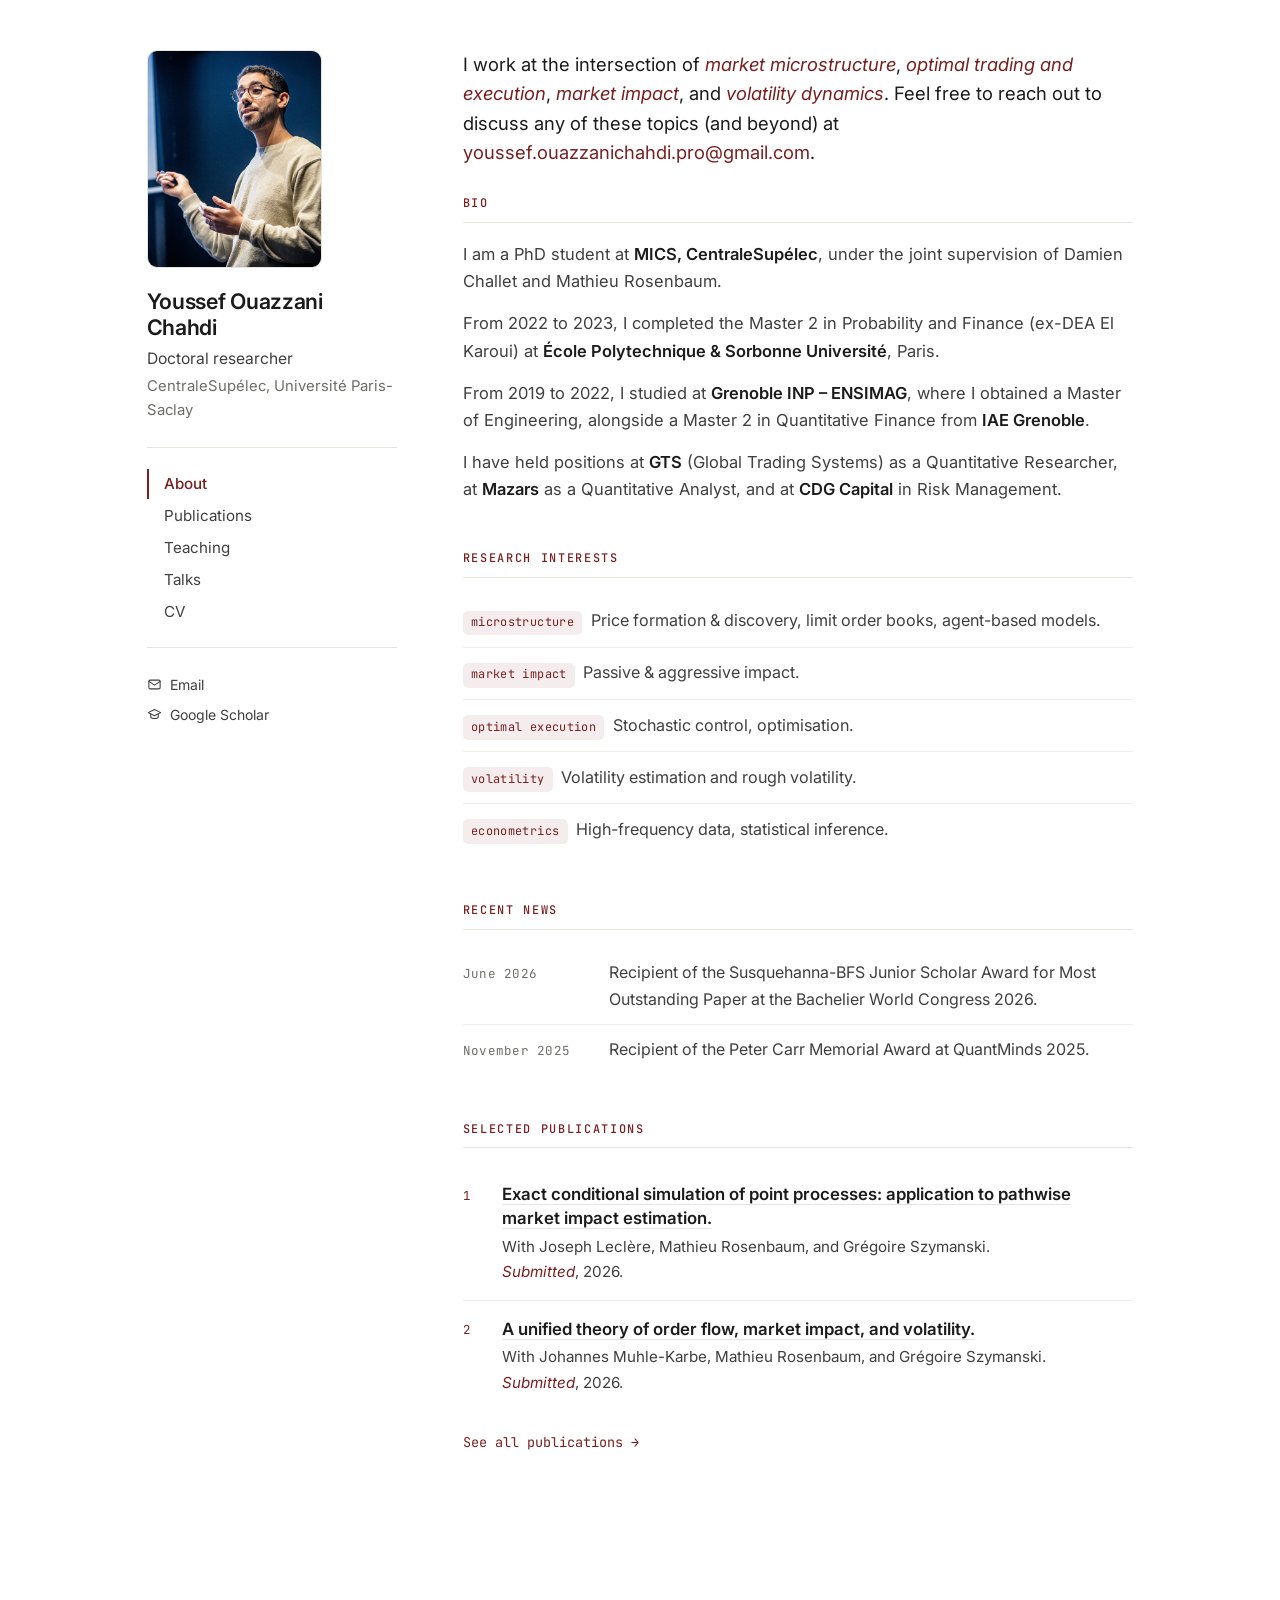
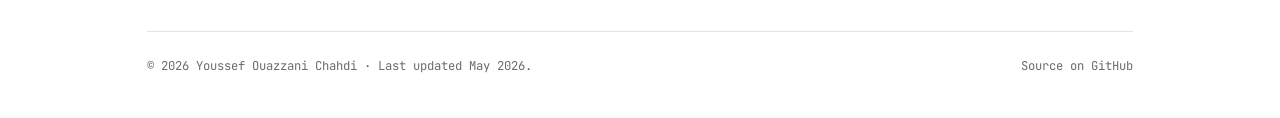
==== commit 9b943502: "Fix duplicate mention of École Polytechnique" ====
--- a/index.html
+++ b/index.html
@@ -8,7 +8,384 @@
 <link rel="preconnect" href="https://fonts.googleapis.com">
 <link rel="preconnect" href="https://fonts.gstatic.com" crossorigin>
 <link href="https://fonts.googleapis.com/css2?family=Inter:wght@400;500;600&family=JetBrains+Mono:wght@400;500&display=swap" rel="stylesheet">
-<link rel="stylesheet" href="assets/style.css">
+<style>
+/* ============================================================
+   Academic site — sidebar layout, clean sans
+   Persistent left rail (identity + nav) · content on the right
+   Palette: white paper, deep ink, oxblood accent
+   One file, CSS variables — easy to retheme.
+   ============================================================ */
+
+:root {
+  --ink:        #1b1b1b;
+  --ink-soft:   #3f3f3f;
+  --muted:      #6e6c67;
+  --line:       #e7e4dd;   /* hairline rules */
+  --line-soft:  #f0eee9;
+  --bg:         #ffffff;
+  --bg-soft:    #f7f6f3;   /* hover / subtle fills */
+  --accent:     #7a1f1f;   /* oxblood */
+  --accent-tint: rgba(122, 31, 31, 0.08);
+
+  --sans: "Inter", -apple-system, BlinkMacSystemFont, "Segoe UI", Roboto, Helvetica, Arial, sans-serif;
+  --mono: "JetBrains Mono", ui-monospace, "SF Mono", Menlo, monospace;
+
+  --sidebar-w: 250px;
+  --content-w: 720px;
+}
+
+* { box-sizing: border-box; }
+
+html { font-size: 16.5px; -webkit-text-size-adjust: 100%; }
+
+body {
+  margin: 0;
+  background: var(--bg);
+  color: var(--ink);
+  font-family: var(--sans);
+  font-feature-settings: "kern" 1, "liga" 1;
+  line-height: 1.65;
+  -webkit-font-smoothing: antialiased;
+  text-rendering: optimizeLegibility;
+}
+
+a {
+  color: var(--accent);
+  text-decoration: none;
+  transition: color 120ms ease, border-color 120ms ease;
+}
+a:hover { color: var(--ink); }
+
+/* ============================================================
+   Page shell — sidebar + main
+   ============================================================ */
+.page {
+  max-width: calc(var(--sidebar-w) + var(--content-w) + 5rem);
+  margin: 0 auto;
+  padding: 0 2rem;
+  display: grid;
+  grid-template-columns: var(--sidebar-w) minmax(0, 1fr);
+  gap: 4rem;
+  align-items: start;
+}
+
+/* ---------- sidebar ---------- */
+.sidebar {
+  position: sticky;
+  top: 0;
+  align-self: start;
+  padding: 3rem 0 2rem;
+}
+
+.photo {
+  width: 175px;
+  aspect-ratio: 4 / 5;
+  border-radius: 10px;
+  overflow: hidden;
+  background: var(--bg-soft);
+  border: 1px solid var(--line);
+  margin-bottom: 1.25rem;
+  position: relative;
+}
+.photo img {
+  width: 100%;
+  height: 100%;
+  object-fit: cover;
+  object-position: 68% 20%;   /* favour the face in a landscape shot */
+  display: block;
+  filter: grayscale(8%);
+}
+.photo .ph-fallback {
+  position: absolute;
+  inset: 0;
+  display: none;
+  align-items: center;
+  justify-content: center;
+  font-family: var(--mono);
+  font-size: 0.72rem;
+  letter-spacing: 0.12em;
+  text-transform: uppercase;
+  color: var(--muted);
+}
+.photo.no-photo .ph-fallback { display: flex; }
+
+.name {
+  font-size: 1.3rem;
+  font-weight: 600;
+  line-height: 1.2;
+  letter-spacing: -0.015em;
+  margin: 0 0 0.35rem;
+  color: var(--ink);
+}
+.role { font-size: 0.95rem; color: var(--ink-soft); margin: 0; }
+.inst { font-size: 0.9rem;  color: var(--muted);    margin: 0.1rem 0 0; }
+
+/* nav */
+.site-nav {
+  display: flex;
+  flex-direction: column;
+  gap: 0.1rem;
+  margin: 1.5rem 0;
+  padding: 1.25rem 0;
+  border-top: 1px solid var(--line);
+  border-bottom: 1px solid var(--line);
+}
+.site-nav a {
+  color: var(--ink-soft);
+  font-size: 0.92rem;
+  padding: 0.32rem 0 0.32rem 0.9rem;
+  border-left: 2px solid transparent;
+  line-height: 1.3;
+}
+.site-nav a:hover { color: var(--ink); border-left-color: var(--line); }
+.site-nav a.active { color: var(--accent); border-left-color: var(--accent); font-weight: 500; }
+
+/* contact links */
+.contact {
+  display: flex;
+  flex-direction: column;
+  gap: 0.4rem;
+  font-size: 0.85rem;
+}
+.contact a {
+  color: var(--ink-soft);
+  display: inline-flex;
+  align-items: center;
+  gap: 0.5rem;
+  width: fit-content;
+}
+.contact a:hover { color: var(--accent); }
+.contact svg { width: 15px; height: 15px; flex: none; stroke: currentColor; }
+
+/* ============================================================
+   Main content
+   ============================================================ */
+.main { padding: 3rem 0 2rem; min-width: 0; }
+
+.page-title {
+  font-size: 1.85rem;
+  font-weight: 600;
+  letter-spacing: -0.02em;
+  margin: 0 0 0.3rem;
+  line-height: 1.15;
+}
+.page-sub {
+  color: var(--muted);
+  margin: 0 0 2.5rem;
+  font-size: 1rem;
+}
+
+/* section label — small mono eyebrow */
+.section { margin-bottom: 2.75rem; }
+.section > h2 {
+  font-family: var(--mono);
+  font-size: 0.72rem;
+  font-weight: 500;
+  text-transform: uppercase;
+  letter-spacing: 0.14em;
+  color: var(--accent);
+  margin: 0 0 1.1rem;
+  padding-bottom: 0.5rem;
+  border-bottom: 1px solid var(--line);
+}
+
+/* intro / about prose */
+.lede {
+  font-size: 1.12rem;
+  line-height: 1.6;
+  color: var(--ink);
+  margin: 0 0 1.6rem;
+}
+.lede em { font-style: italic; color: var(--accent); }
+.about p { color: var(--ink-soft); margin: 0 0 0.9rem; }
+.about p:last-child { margin-bottom: 0; }
+.about strong { color: var(--ink); font-weight: 600; }
+
+/* research interests — tag pills + descriptions */
+.interests { list-style: none; padding: 0; margin: 0; }
+.interests li {
+  padding: 0.7rem 0;
+  border-bottom: 1px solid var(--line-soft);
+  color: var(--ink-soft);
+  font-size: 0.98rem;
+}
+.interests li:last-child { border-bottom: none; }
+.interests .topic {
+  display: inline-block;
+  font-family: var(--mono);
+  font-size: 0.72rem;
+  letter-spacing: 0.03em;
+  color: var(--accent);
+  background: var(--accent-tint);
+  padding: 0.15rem 0.5rem;
+  border-radius: 5px;
+  margin-right: 0.5rem;
+}
+
+/* news */
+.news { list-style: none; padding: 0; margin: 0; }
+.news li {
+  display: grid;
+  grid-template-columns: 130px 1fr;
+  gap: 1rem;
+  padding: 0.7rem 0;
+  border-bottom: 1px solid var(--line-soft);
+  align-items: baseline;
+}
+.news li:last-child { border-bottom: none; }
+.news-date {
+  font-family: var(--mono);
+  font-size: 0.76rem;
+  color: var(--muted);
+  letter-spacing: 0.02em;
+}
+.news-text { color: var(--ink-soft); font-size: 0.97rem; }
+
+/* publications */
+.pub-list { list-style: none; padding: 0; margin: 0; counter-reset: pub; }
+.pub-list li {
+  position: relative;
+  padding: 1rem 0 1rem 2.4rem;
+  border-bottom: 1px solid var(--line-soft);
+}
+.pub-list li:last-child { border-bottom: none; }
+.pub-list li::before {
+  content: attr(value);
+  position: absolute;
+  left: 0;
+  top: 1.15rem;
+  font-family: var(--mono);
+  font-size: 0.75rem;
+  color: var(--accent);
+}
+.pub-title {
+  display: block;
+  font-weight: 600;
+  color: var(--ink);
+  font-size: 1.02rem;
+  line-height: 1.4;
+  margin-bottom: 0.2rem;
+}
+.pub-title a { color: var(--ink); border-bottom: 1px solid var(--line); }
+.pub-title a:hover { color: var(--accent); border-bottom-color: var(--accent); }
+.pub-authors, .pub-venue { display: block; font-size: 0.92rem; color: var(--ink-soft); }
+.pub-venue em { color: var(--accent); font-style: italic; }
+.pub-links {
+  display: block;
+  margin-top: 0.35rem;
+  font-family: var(--mono);
+  font-size: 0.76rem;
+  letter-spacing: 0.02em;
+}
+.pub-links a { color: var(--muted); }
+.pub-links a:hover { color: var(--accent); }
+
+.see-all {
+  margin-top: 1.2rem;
+  font-family: var(--mono);
+  font-size: 0.82rem;
+}
+.see-all a { color: var(--accent); }
+.see-all a:hover { color: var(--ink); }
+
+/* category sub-heading (used on pubs / talks / teaching) */
+.cat-head {
+  font-size: 1.05rem;
+  font-weight: 600;
+  color: var(--ink);
+  margin: 2.25rem 0 0.6rem;
+  padding-bottom: 0.4rem;
+  border-bottom: 1px solid var(--line);
+}
+.cat-head:first-of-type { margin-top: 0; }
+
+/* generic entries (talks, teaching) */
+.entry { padding: 0.9rem 0; border-bottom: 1px solid var(--line-soft); }
+.entry:last-child { border-bottom: none; }
+.entry-title { font-weight: 600; color: var(--ink); margin: 0 0 0.15rem; font-size: 1rem; }
+.entry-meta {
+  font-family: var(--mono);
+  font-size: 0.76rem;
+  color: var(--muted);
+  letter-spacing: 0.02em;
+  margin: 0;
+}
+.entry-desc { color: var(--ink-soft); margin: 0.35rem 0 0; font-size: 0.95rem; }
+
+/* footer */
+.site-footer {
+  grid-column: 1 / -1;
+  border-top: 1px solid var(--line);
+  margin-top: 2rem;
+  padding: 1.5rem 0 2.5rem;
+  font-family: var(--mono);
+  font-size: 0.74rem;
+  color: var(--muted);
+  display: flex;
+  justify-content: space-between;
+  flex-wrap: wrap;
+  gap: 0.5rem;
+}
+.site-footer p { margin: 0; }
+.site-footer a { color: var(--muted); }
+.site-footer a:hover { color: var(--accent); }
+
+/* ============================================================
+   Responsive — collapse to a single column
+   ============================================================ */
+@media (max-width: 820px) {
+  .page {
+    grid-template-columns: 1fr;
+    gap: 1.5rem;
+    padding: 0 1.5rem;
+  }
+  .sidebar {
+    position: static;
+    padding: 2.25rem 0 0;
+    display: grid;
+    grid-template-columns: auto 1fr;
+    grid-template-areas:
+      "photo id"
+      "nav   nav"
+      "links links";
+    gap: 0 1.25rem;
+    align-items: center;
+  }
+  .photo { grid-area: photo; width: 96px; margin-bottom: 0; }
+  .sidebar .id { grid-area: id; }
+  .site-nav {
+    grid-area: nav;
+    flex-direction: row;
+    flex-wrap: wrap;
+    gap: 0.25rem 1.25rem;
+    margin: 1.5rem 0 0.75rem;
+    padding: 1rem 0 0;
+    border-bottom: none;
+  }
+  .site-nav a { padding: 0.2rem 0; border-left: none; }
+  .site-nav a:hover { border-left: none; }
+  .site-nav a.active { border-left: none; border-bottom: 2px solid var(--accent); }
+  .contact { grid-area: links; flex-direction: row; flex-wrap: wrap; gap: 0.4rem 1.1rem; padding-top: 0.5rem; }
+  .main { padding: 1rem 0 2rem; }
+  .news li { grid-template-columns: 100px 1fr; }
+}
+
+@media (max-width: 460px) {
+  .sidebar {
+    grid-template-columns: 1fr;
+    grid-template-areas: "photo" "id" "nav" "links";
+    justify-items: start;
+  }
+  .photo { width: 110px; margin-bottom: 1rem; }
+  .news li { grid-template-columns: 1fr; gap: 0.1rem; }
+}
+
+/* accessibility: honour reduced motion */
+@media (prefers-reduced-motion: reduce) {
+  * { transition: none !important; }
+}
+
+</style>
 </head>
 <body>
 
@@ -32,7 +409,7 @@
       <a href="papers/cv.pdf">CV</a>
     </nav>
     <div class="contact">
-      <a href="mailto:youssef.ouazzani-chahdi@centralesupelec.fr">
+      <a href="mailto:youssef.ouazzanichahdi.pro@gmail.com">
         <svg viewBox="0 0 24 24" fill="none" stroke-width="1.7" stroke-linecap="round" stroke-linejoin="round" aria-hidden="true"><rect x="3" y="5" width="18" height="14" rx="2"/><path d="m3 7 9 6 9-6"/></svg>
         Email
       </a>
@@ -60,7 +437,10 @@
       </p>
       <p>
         From 2022 to 2023, I completed the Master 2 in Probability and Finance (ex-DEA El Karoui) at
-        <strong>École Polytechnique &amp; Sorbonne Université</strong>, Paris. From 2019 to 2022, I studied at
+        <strong>École Polytechnique &amp; Sorbonne Université</strong>, Paris. 
+      </p>   
+      <p>   
+      From 2019 to 2022, I studied at
         <strong>Grenoble INP – ENSIMAG</strong>, where I obtained a Master of Engineering, alongside a
         Master 2 in Quantitative Finance from <strong>IAE Grenoble</strong>.
       </p>
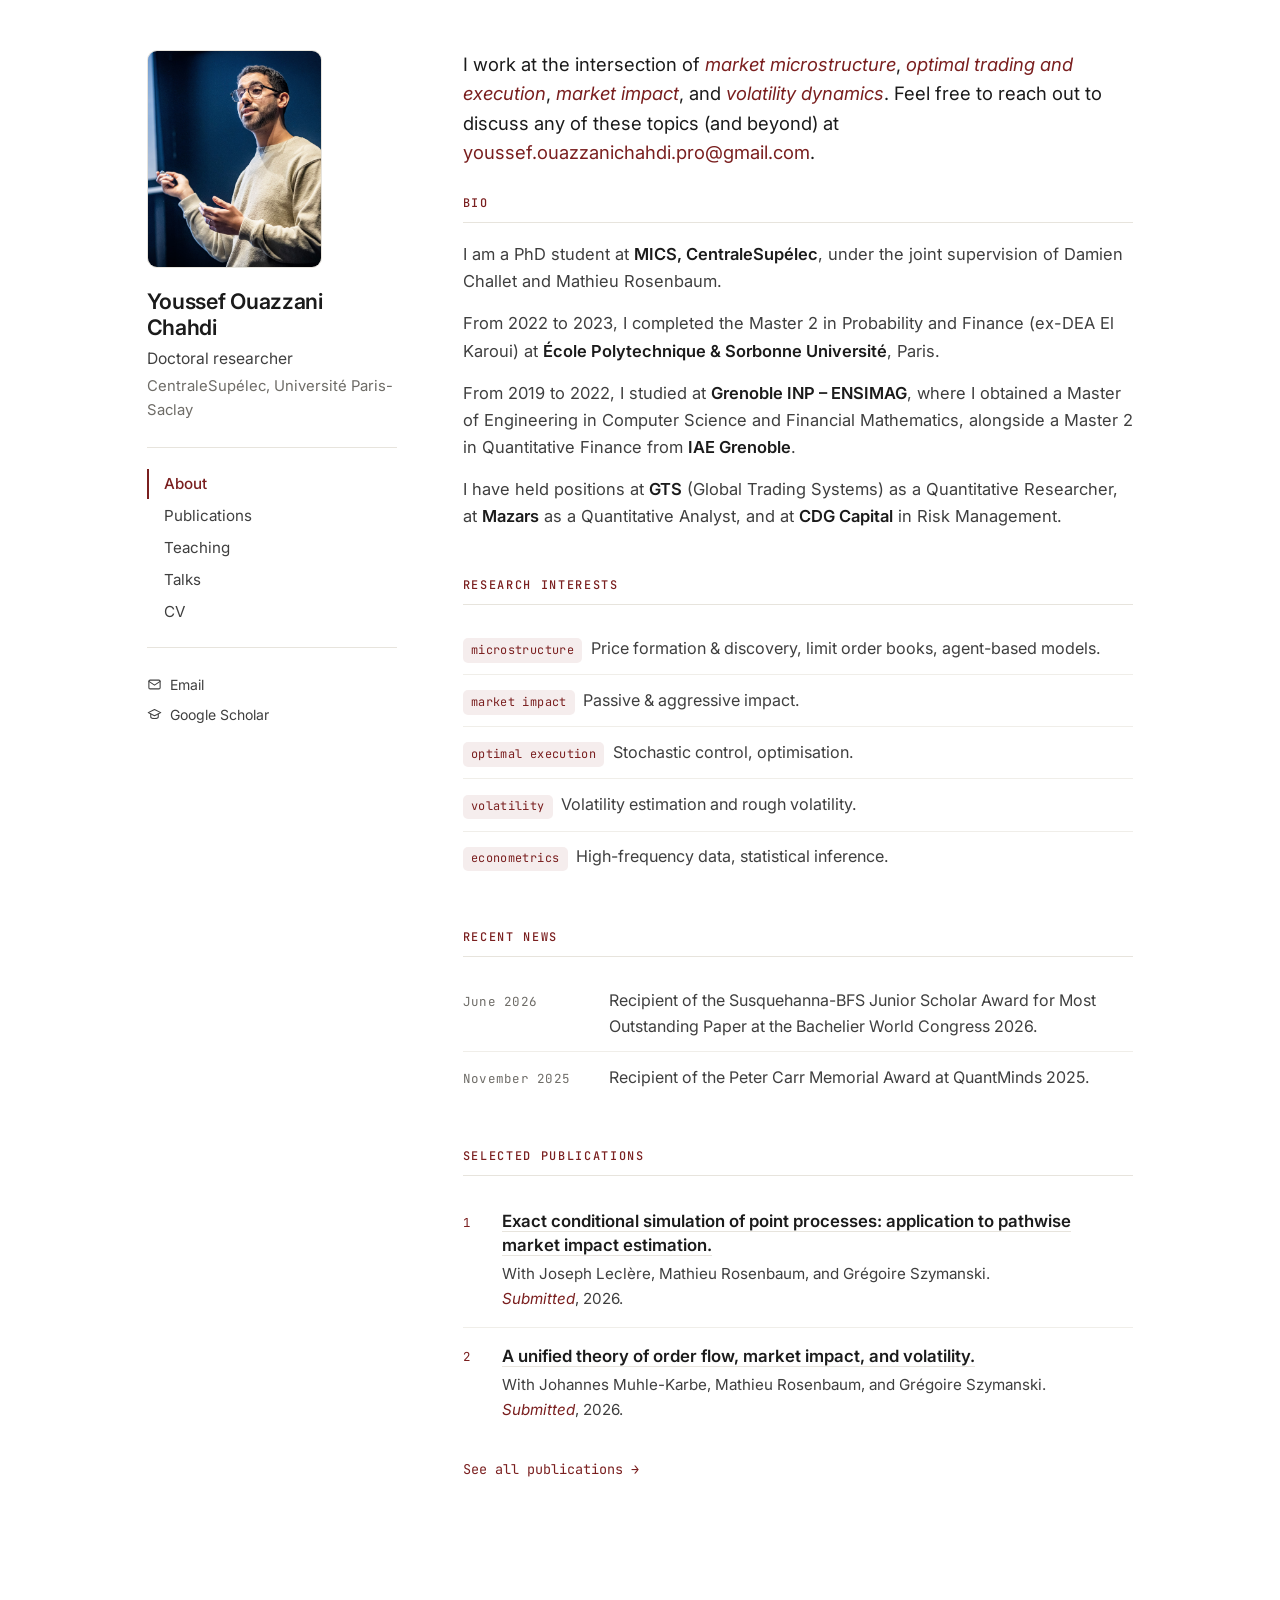
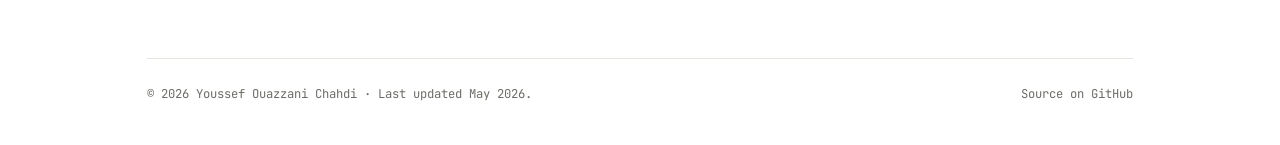
==== commit 7b79a43b: "Update educational details in index.html Expanded the description of educational background." ====
--- a/index.html
+++ b/index.html
@@ -441,7 +441,7 @@
       </p>   
       <p>   
       From 2019 to 2022, I studied at
-        <strong>Grenoble INP – ENSIMAG</strong>, where I obtained a Master of Engineering, alongside a
+        <strong>Grenoble INP – ENSIMAG</strong>, where I obtained a Master of Engineering in Computer Science and Financial Mathematics, alongside a
         Master 2 in Quantitative Finance from <strong>IAE Grenoble</strong>.
       </p>
       <p>
